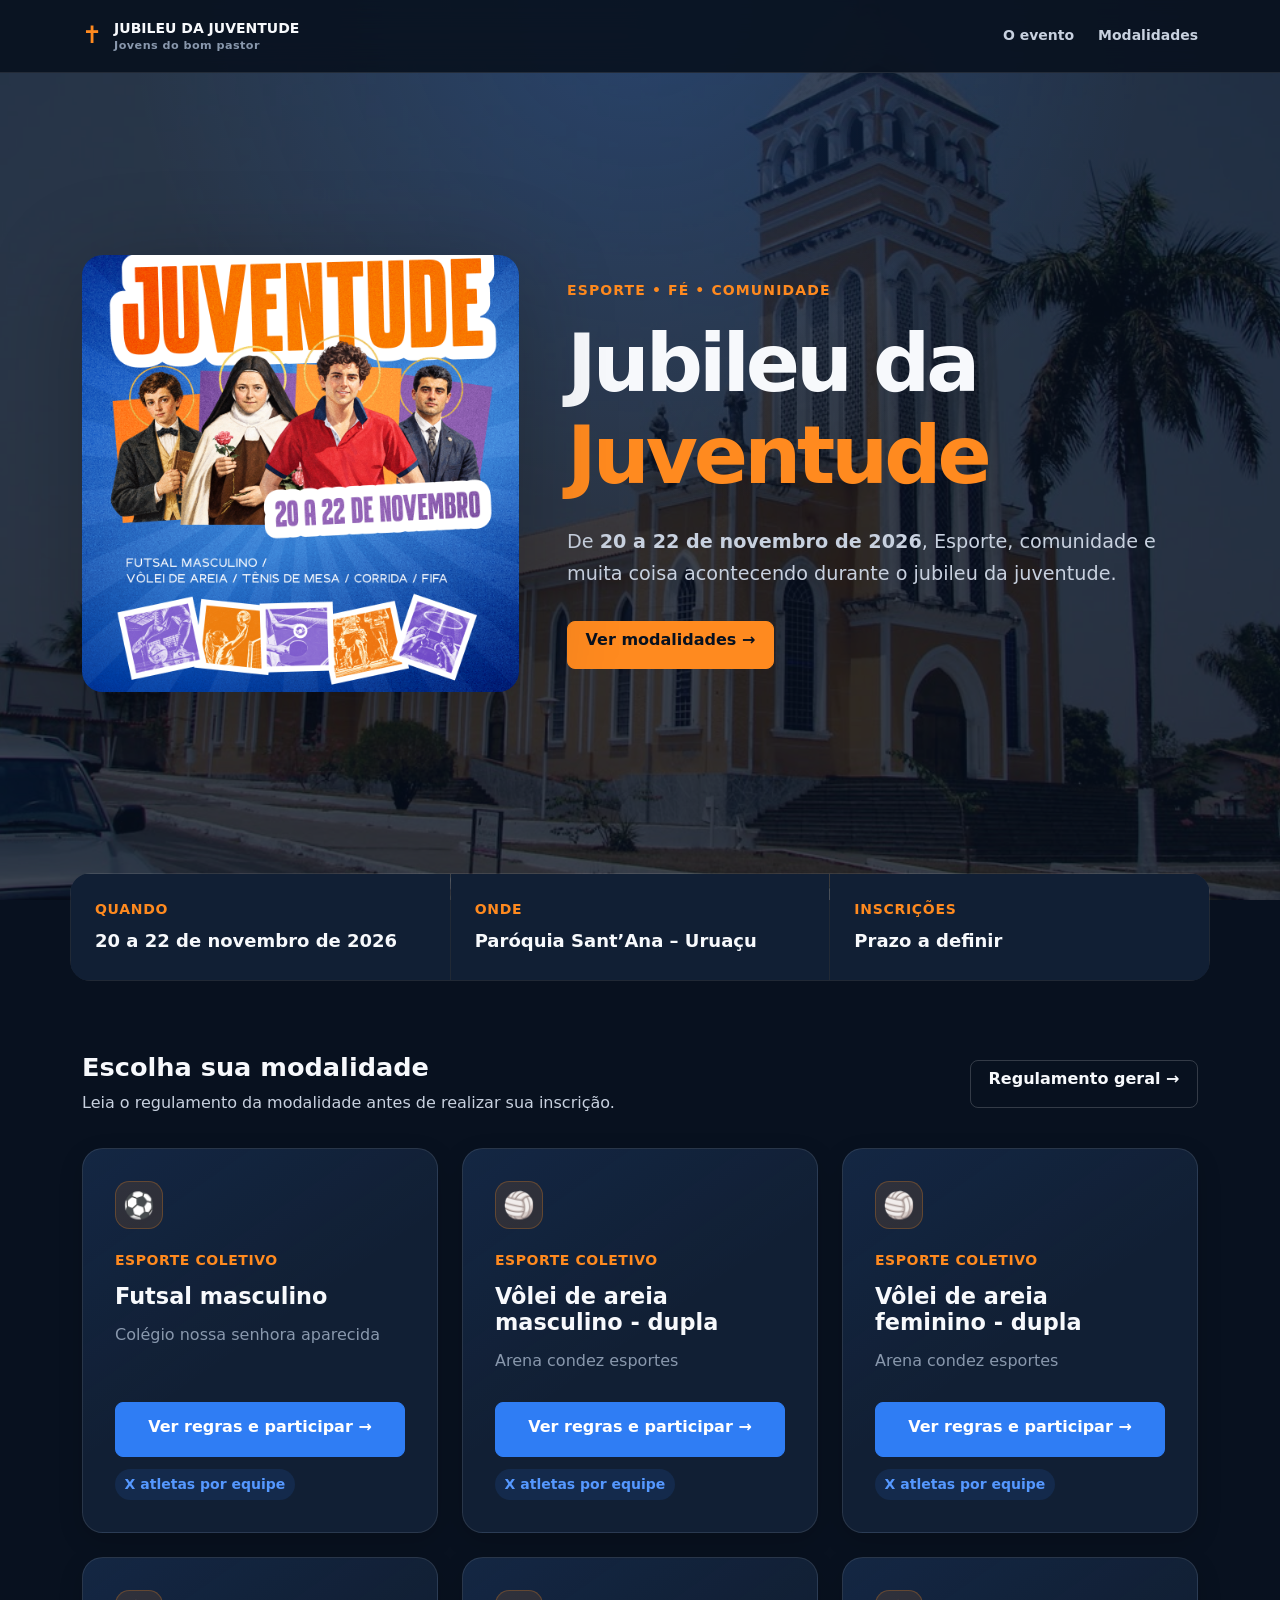
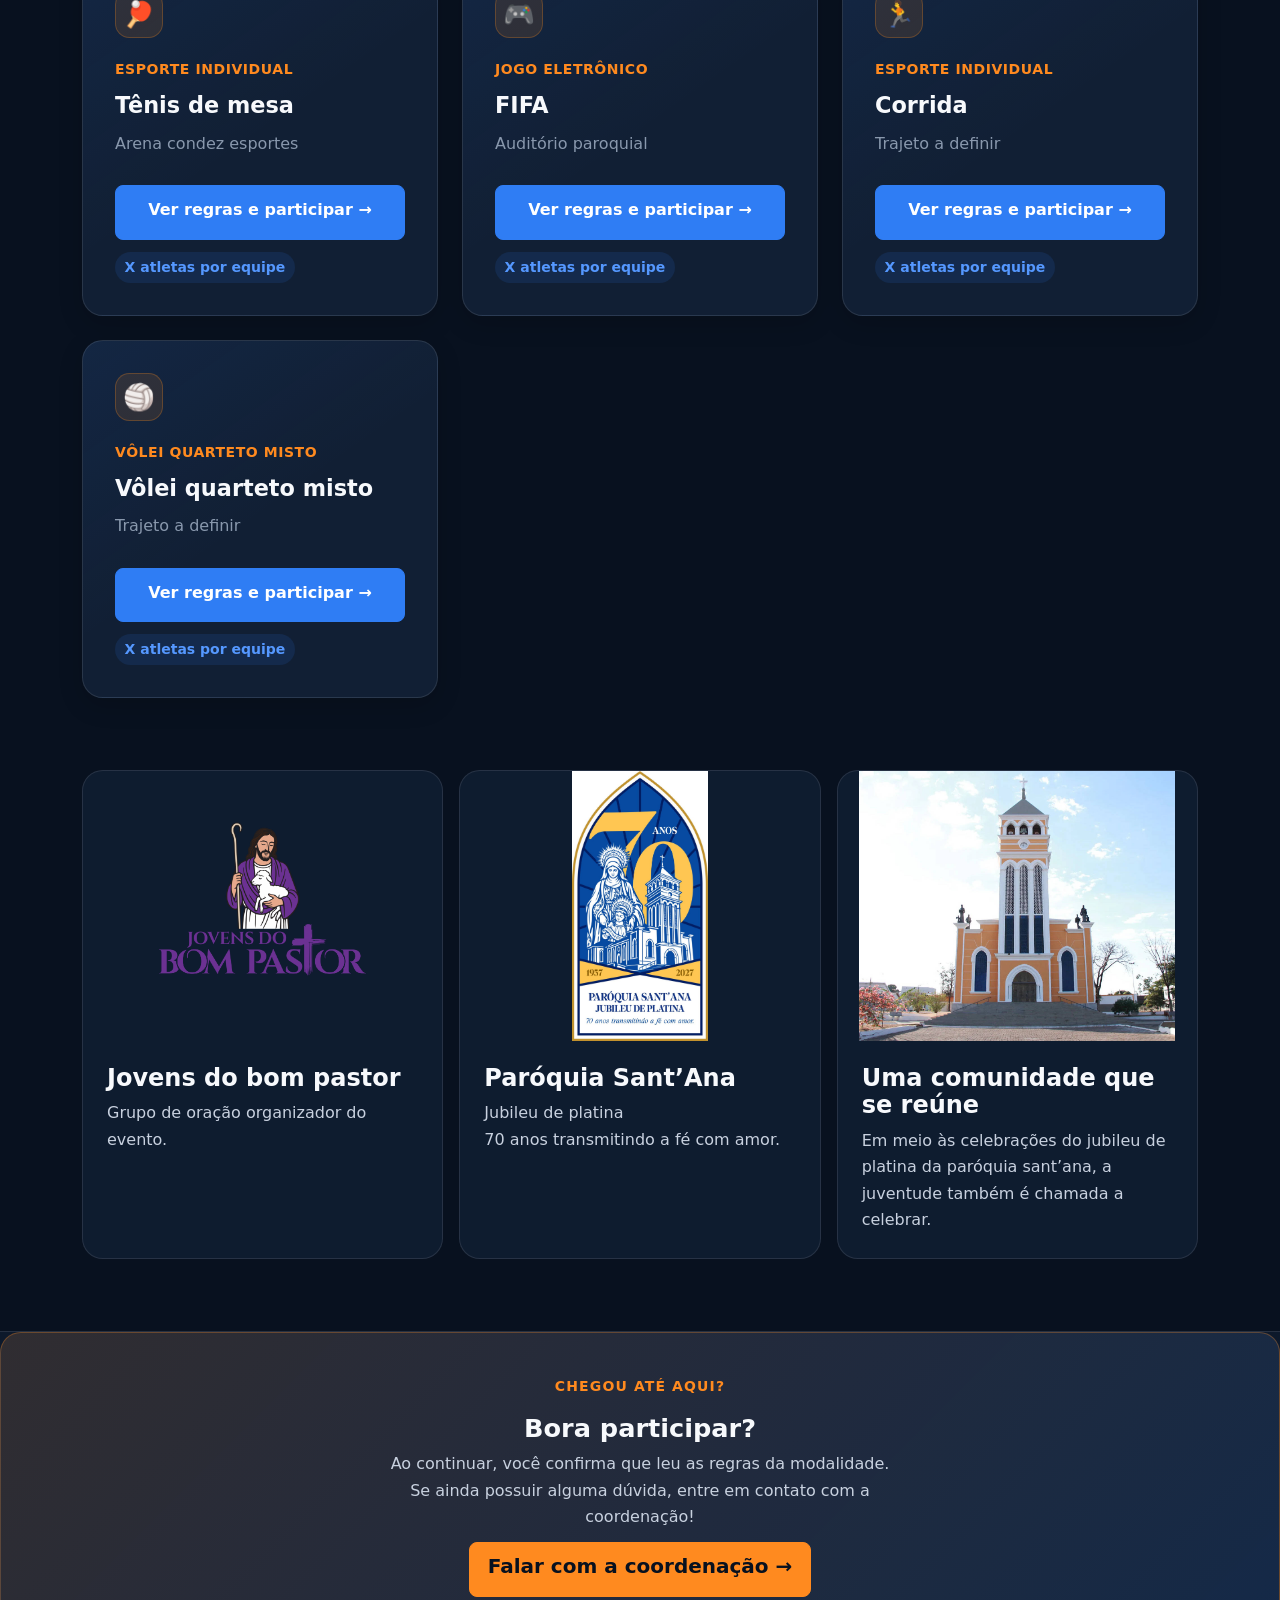
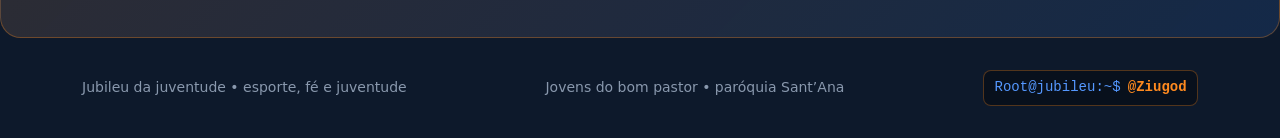
==== jubileu-juventude/index.html @ caee6718 "Update: a little arror for links" ====
<!DOCTYPE html>
<html lang="pt-BR" data-bs-theme="dark">
    <head>
        <meta charset="utf-8" />
        <meta name="viewport" content="width=device-width, initial-scale=1" />
        <meta name="theme-color" content="#0c1324" />
        <title>Jubileu da juventude | jovens do bom pastor</title>
        <meta name="description"
              content="Informações, modalidades e inscrições do Jubileu da Juventude 2026." />
        <link rel="icon" href="images/favicon.svg" />
        <link href="https://cdn.jsdelivr.net/npm/bootstrap@5.3.3/dist/css/bootstrap.min.css"
              rel="stylesheet" />
        <link rel="stylesheet" href="css/style.css" />
        <script src="../js/script.js" defer></script>
    </head>
    <body>
        <header>
            <nav class="container" aria-label="Navegação principal">
                <a class="brand" href="#evento">
                    <span aria-hidden="true">✝</span>
                    <span>
                        Jubileu da juventude
                        <small>Jovens do bom pastor</small>
                    </span>
                </a>
                <div class="navlinks">
                    <a href="#evento">O evento</a>
                    <a href="#modalidades">Modalidades</a>
                </div>
            </nav>
        </header>
        <main>
            <section class="hero" id="evento">
                <div class="container">
                    <div class="row align-items-center g-5">
                        <div class="col-lg-5 text-center">
                            <img class="img-fluid"
                                 src="images/cartaz-jubileu.png"
                                 alt="Cartaz do Jubileu da Juventude 2026" />
                        </div>
                        <div class="col-lg-7">
                            <span class="eyebrow">Esporte • fé • comunidade</span>
                            <h1>
                                Jubileu da
                                <br />
                                <span>Juventude</span>
                            </h1>
                            <p>
                                De <strong>20 a 22 de novembro de 2026</strong>,
                                Esporte, comunidade e muita coisa acontecendo durante
                                o jubileu da juventude.
                            </p>
                            <a class="btn btn-warning fw-bold" href="#modalidades">Ver modalidades →</a>
                        </div>
                    </div>
                </div>
            </section>
            <section class="container facts" aria-label="Informações principais do evento">
                <div>
                    <small>Quando</small>
                    <strong>20 a 22 de novembro de 2026</strong>
                </div>
                <div>
                    <small>Onde</small>
                    <strong>Paróquia Sant’Ana – Uruaçu</strong>
                </div>
                <div>
                    <small>Inscrições</small>
                    <strong>Prazo a definir</strong>
                </div>
            </section>
            <section class="container section" id="modalidades">
                <header class="section-head">
                    <div>
                        <h2>Escolha sua modalidade</h2>
                        <p>Leia o regulamento da modalidade antes de realizar sua inscrição.</p>
                    </div>
                    <a class="btn btn-outline-light" href="regulamentos/geral.html">Regulamento geral →</a>
                </header>
                <div class="row row-cols-1 row-cols-md-2 row-cols-xl-3 g-4">
                    <div class="col">
                        <article class="card sport-card h-100">
                            <div class="card-body">
                                <span class="sport" aria-hidden="true">⚽</span>
                                <small>Esporte coletivo</small>
                                <h3>Futsal masculino</h3>
                                <p class="venue">Colégio nossa senhora aparecida</p>
                                <a class="btn btn-primary" href="regulamentos/futsal-masculino.html">Ver regras e participar →</a>
                                <span class="sport-tag">X atletas por equipe</span>
                            </div>
                        </article>
                    </div>
                    <div class="col">
                        <article class="card sport-card h-100">
                            <div class="card-body">
                                <span class="sport" aria-hidden="true">🏐</span>
                                <small>Esporte coletivo</small>
                                <h3>Vôlei de areia masculino - dupla</h3>
                                <p class="venue">Arena condez esportes</p>
                                <a class="btn btn-primary" href="regulamentos/volei-masculino.html">Ver regras e participar →</a>
                                <span class="sport-tag">X atletas por equipe</span>
                            </div>
                        </article>
                    </div>
                    <div class="col">
                        <article class="card sport-card h-100">
                            <div class="card-body">
                                <span class="sport" aria-hidden="true">🏐</span>
                                <small>Esporte coletivo</small>
                                <h3>Vôlei de areia feminino - dupla</h3>
                                <p class="venue">Arena condez esportes</p>
                                <a class="btn btn-primary" href="regulamentos/volei-feminino.html">Ver regras e participar →</a>
                                <span class="sport-tag">X atletas por equipe</span>
                            </div>
                        </article>
                    </div>
                    <div class="col">
                        <article class="card sport-card h-100">
                            <div class="card-body">
                                <span class="sport" aria-hidden="true">🏓</span>
                                <small>Esporte individual</small>
                                <h3>Tênis de mesa</h3>
                                <p class="venue">Arena condez esportes</p>
                                <a class="btn btn-primary" href="regulamentos/tenis-de-mesa.html">Ver regras e participar →</a>
                                <span class="sport-tag">X atletas por equipe</span>
                            </div>
                        </article>
                    </div>
                    <div class="col">
                        <article class="card sport-card h-100">
                            <div class="card-body">
                                <span class="sport" aria-hidden="true">🎮</span>
                                <small>Jogo eletrônico</small>
                                <h3>FIFA</h3>
                                <p class="venue">Auditório paroquial</p>
                                <a class="btn btn-primary" href="regulamentos/fifa.html">Ver regras e participar →</a>
                                <span class="sport-tag">X atletas por equipe</span>
                            </div>
                        </article>
                    </div>
                    <div class="col">
                        <article class="card sport-card h-100">
                            <div class="card-body">
                                <span class="sport" aria-hidden="true">🏃</span>
                                <small>Esporte individual</small>
                                <h3>Corrida</h3>
                                <p class="venue">Trajeto a definir</p>
                                <a class="btn btn-primary" href="regulamentos/corrida.html">Ver regras e participar →</a>
                                <span class="sport-tag">X atletas por equipe</span>
                            </div>
                        </article>
                    </div>
                    <div class="col">
                        <article class="card sport-card h-100">
                            <div class="card-body">
                                <span class="sport" aria-hidden="true">🏐</span>
                                <small>Vôlei quarteto misto</small>
                                <h3>Vôlei quarteto misto</h3>
                                <p class="venue">Trajeto a definir</p>
                                <a class="btn btn-primary" href="regulamentos/volei-quarteto-misto.html">Ver regras e participar →</a>
                                <span class="sport-tag">X atletas por equipe</span>
                            </div>
                        </article>
                    </div>
                </div>
            </section>
            <section class="container community-grid"
                     aria-label="Organização e comunidade">
                <article class="community-card">
                    <img src="images/jovens-bom-pastor.png"
                         alt="Logo dos Jovens do Bom Pastor" />
                    <div>
                        <h2>Jovens do bom pastor</h2>
                        <p>Grupo de oração organizador do evento.</p>
                    </div>
                </article>
                <article class="community-card">
                    <img src="images/paroquia-70-anos.jpg"
                         alt="Logo comemorativa dos 70 anos da Paróquia Sant’Ana" />
                    <div>
                        <h2>Paróquia Sant’Ana</h2>
                        <p>
                            Jubileu de platina
                            <br />
                            70 anos transmitindo a fé com amor.
                        </p>
                    </div>
                </article>
                <article class="community-card">
                    <img src="images/paroquia_santana_comunidade.jpg"
                         alt="Igreja da Paróquia Sant’Ana em Uruaçu" />
                    <div>
                        <h2>Uma comunidade que se reúne</h2>
                        <p>
                            Em meio às celebrações do jubileu de platina
                            da paróquia sant’ana, a juventude também é
                            chamada a celebrar.
                        </p>
                    </div>
                </article>
            </section>
        </main>
        <footer>
            <section class="regulation-action">
                <span class="eyebrow">Chegou até aqui?</span>
                <h2>Bora participar?</h2>
                <p>Ao continuar, você confirma que leu as regras da modalidade.</p>
                <p>Se ainda possuir alguma dúvida, entre em contato com a coordenação!</p>
                <a class="btn btn-warning btn-lg fw-bold"
                   href="https://wa.me/556299368780?text=Ol%C3%A1%2C%20tenho%20d%C3%BAvidas%20quanto%20ao%20Jubileu%20da%20Juventude"
                   target="_blank"
                   rel="noopener noreferrer">Falar com a coordenação →</a>
            </section>
            <div class="container">
                <span>Jubileu da juventude • esporte, fé e juventude</span>
                <span>Jovens do bom pastor • paróquia Sant’Ana</span>
                <a class="creator-signature"
                   href="https://github.com/ZIUGOD"
                   target="_blank"
                   rel="noopener noreferrer">
                    <span aria-hidden="true">Root@jubileu:~$</span>
                    <strong>@Ziugod</strong>
                </a>
            </div>
        </footer>
    </body>
</html>
---- jubileu-juventude/css/style.css ----
/* =========================
   Theme
   ========================= */

:root {
    --background-image: url("../images/igreja.jpg");
    --background-image-opacity: 0.5;

    /* Colors */
    --color-bg: #08111f;
    --color-bg-soft: #0d192b;
    --color-surface: #111f34;
    --color-surface-hover: #172a45;
    --color-surface-transparent: rgba(17, 31, 52, 0.82);

    --color-primary: #ff8a1f;
    --color-primary-hover: #ffa24d;
    --color-primary-soft: rgba(255, 138, 31, 0.12);

    --color-secondary: #2f7df4;
    --color-secondary-hover: #5598ff;
    --color-secondary-soft: rgba(47, 125, 244, 0.12);

    --color-text: #f7f9fc;
    --color-text-soft: #c8d1df;
    --color-text-muted: #8998ad;

    --color-border: rgba(255, 255, 255, 0.1);
    --color-border-strong: rgba(255, 255, 255, 0.18);

    /* Typography */
    --font-family: system-ui, -apple-system, BlinkMacSystemFont, "Segoe UI",
        sans-serif;

    --font-size-sm: 0.875rem;
    --font-size-base: 1rem;
    --font-size-lg: 1.125rem;

    --line-height: 1.65;

    /* Layout */
    --content-width: 72rem;
    --reading-width: 48rem;

    /* Spacing */
    --space-xs: 0.5rem;
    --space-sm: 0.75rem;
    --space-md: 1rem;
    --space-lg: 1.5rem;
    --space-xl: 2rem;
    --space-2xl: 3rem;
    --space-3xl: 4.5rem;

    /* Shape */
    --radius-sm: 0.5rem;
    --radius-md: 0.9rem;
    --radius-lg: 1.3rem;

    /* Effects */
    --shadow-sm: 0 0.5rem 1.5rem rgba(0, 0, 0, 0.16);
    --shadow-md: 0 1rem 3rem rgba(0, 0, 0, 0.24);

    --transition: 180ms ease;
}


/* =========================
   Reset / Base
   ========================= */

*,
*::before,
*::after {
    box-sizing: border-box;
}

html {
    scroll-behavior: smooth;
}

body {
    position: relative;
    min-height: 100vh;
    margin: 0;

    color: var(--color-text);

    font-family: var(--font-family);
    font-size: var(--font-size-base);
    line-height: var(--line-height);

    background: var(--color-bg);

    -webkit-font-smoothing: antialiased;
}

body::before {
    content: "";

    position: fixed;
    inset: 0;
    z-index: 0;

    background-image: var(--background-image);
    background-size: cover;
    background-position: center;
    background-repeat: no-repeat;

    opacity: var(--background-image-opacity);

    pointer-events: none;
}

body::after {
    content: "";

    position: fixed;
    inset: 0;
    z-index: 0;

    background:
        radial-gradient(circle at top,
            rgba(47, 125, 244, 0.2),
            transparent 32rem),
        rgba(8, 17, 31, 0.55);

    pointer-events: none;
}

body>* {
    position: relative;
    z-index: 1;
}

img {
    display: block;
    max-width: 100%;
}

a {
    color: var(--color-primary);
    text-decoration: none;

    transition:
        color var(--transition),
        background-color var(--transition),
        border-color var(--transition),
        transform var(--transition);
}

a:hover {
    color: var(--color-primary-hover);
}

p {
    color: var(--color-text-soft);
}

h1,
h2,
h3 {
    margin-top: 0;
    color: var(--color-text);
    line-height: 1.15;
}

h1 {
    font-size: clamp(2.5rem, 10vw, 5rem);
    font-weight: 800;
    letter-spacing: -0.05em;
}

h2 {
    font-size: clamp(1.65rem, 6vw, 2.4rem);
    font-weight: 750;
}

h3 {
    font-size: clamp(1.15rem, 4vw, 1.4rem);
    font-weight: 700;
}

::selection {
    background: var(--color-primary);
    color: var(--color-bg);
}


/* =========================
   Bootstrap overrides
   ========================= */

.container {
    width: min(100% - 2rem, var(--content-width));
    margin-inline: auto;
}

.btn {
    border-radius: var(--radius-sm);

    font-weight: 650;

    transition:
        transform var(--transition),
        background-color var(--transition),
        border-color var(--transition),
        color var(--transition);
    min-height: 3rem;
    padding-inline: 1.1rem;
}

.btn:hover {
    transform: translateY(-0.1rem);
}

.btn-primary {
    --bs-btn-bg: var(--color-secondary);
    --bs-btn-border-color: var(--color-secondary);

    --bs-btn-hover-bg: var(--color-secondary-hover);
    --bs-btn-hover-border-color: var(--color-secondary-hover);

    --bs-btn-active-bg: var(--color-secondary-hover);
    --bs-btn-active-border-color: var(--color-secondary-hover);
}

.btn-warning {
    --bs-btn-bg: var(--color-primary);
    --bs-btn-border-color: var(--color-primary);
    --bs-btn-color: var(--color-bg);

    --bs-btn-hover-bg: var(--color-primary-hover);
    --bs-btn-hover-border-color: var(--color-primary-hover);
    --bs-btn-hover-color: var(--color-bg);
}

.btn-outline-light {
    --bs-btn-color: var(--color-text);
    --bs-btn-border-color: var(--color-border-strong);

    --bs-btn-hover-bg: var(--color-text);
    --bs-btn-hover-border-color: var(--color-text);
    --bs-btn-hover-color: var(--color-bg);
}


/* =========================
   Header
   ========================= */

body>header {
    position: sticky;
    top: 0;
    z-index: 100;

    background: rgba(8, 17, 31, 0.9);
    border-bottom: 1px solid var(--color-border);

    backdrop-filter: blur(1rem);
}

body>header nav {
    min-height: 4.5rem;

    display: flex;
    align-items: center;
    justify-content: space-between;
    gap: var(--space-md);
}

.brand {
    display: flex;
    align-items: center;
    gap: var(--space-sm);

    color: var(--color-text);

    font-size: var(--font-size-sm);
    font-weight: 800;
    line-height: 1.15;
    text-transform: uppercase;
}

.brand:hover {
    color: var(--color-text);
}

.brand>span:first-child {
    color: var(--color-primary);
    font-size: 1.5rem;
}

.brand small {
    display: block;

    margin-top: 0.25rem;

    color: var(--color-text-muted);

    font-size: 0.7rem;
    font-weight: 600;
    letter-spacing: 0.04em;
    text-transform: none;
}

.navlinks {
    display: none;
    align-items: center;
    gap: var(--space-lg);
}

.navlinks a,
body>header nav>a:last-child {
    color: var(--color-text-soft);

    font-size: var(--font-size-sm);
    font-weight: 600;
}

.navlinks a:hover,
body>header nav>a:last-child:hover {
    color: var(--color-primary);
}


/* =========================
   Hero
   ========================= */

.hero {
    padding-block: var(--space-2xl);
}

.hero .row {
    min-height: min(44rem, 80vh);
}

.eyebrow {
    display: inline-block;

    margin-bottom: var(--space-md);

    color: var(--color-primary);

    font-size: var(--font-size-sm);
    font-weight: 800;

    letter-spacing: 0.08em;
    text-transform: uppercase;
}

.hero h1 {
    margin-bottom: var(--space-lg);
}

.hero h1 span {
    color: var(--color-primary);
}

.hero p {
    max-width: 38rem;

    margin-bottom: var(--space-xl);

    font-size: clamp(1rem, 3vw, 1.2rem);
}

.hero img {
    width: min(100%, 28rem);
    margin-inline: auto;

    border-radius: var(--radius-lg);

    filter: drop-shadow(var(--shadow-md));
}


/* =========================
   Event facts
   ========================= */

.facts {
    display: grid;
    grid-template-columns: 1fr;
    gap: 1px;

    padding: 1px;

    overflow: hidden;

    background: var(--color-border);
    border-radius: var(--radius-lg);
}

.facts>div {
    display: flex;
    flex-direction: column;
    gap: 0.3rem;

    padding: var(--space-lg);

    background: var(--color-surface);
}

.facts small {
    color: var(--color-primary);

    font-size: var(--font-size-sm);
    font-weight: 700;

    text-transform: uppercase;
    letter-spacing: 0.05em;
}

.facts strong {
    color: var(--color-text);

    font-size: var(--font-size-lg);
}


/* =========================
   Sections
   ========================= */

.section {
    padding-block: var(--space-3xl);
}

.section-head {
    display: flex;
    flex-direction: column;
    align-items: flex-start;
    gap: var(--space-lg);

    margin-bottom: var(--space-xl);
}

.section-head p {
    margin-bottom: 0;
}


/* =========================
   Sport cards
   ========================= */

.sport-card {
    background:
        linear-gradient(145deg,
            rgba(47, 125, 244, 0.08),
            transparent 50%),
        var(--color-surface);

    border: 1px solid var(--color-border);
    border-radius: var(--radius-lg);

    box-shadow: var(--shadow-sm);

    transition:
        transform var(--transition),
        border-color var(--transition),
        background-color var(--transition);
}

.sport-card:hover {
    transform: translateY(-0.25rem);

    border-color: rgba(255, 138, 31, 0.45);
}

.sport-card .card-body {
    display: flex;
    flex-direction: column;

    gap: var(--space-sm);

    padding: var(--space-lg);
}

.sport-card .btn,
.regulation-action .btn {
    min-height: 3.4rem;
}

.sport {
    width: 3rem;
    height: 3rem;

    display: grid;
    place-items: center;

    margin-bottom: var(--space-xs);

    background: var(--color-primary-soft);
    border: 1px solid rgba(255, 138, 31, 0.25);
    border-radius: var(--radius-md);

    font-size: 1.6rem;
}

.sport-card small {
    color: var(--color-primary);

    font-weight: 700;
    text-transform: uppercase;
    letter-spacing: 0.04em;
}

.sport-card h3 {
    margin-bottom: 0;
}

.venue {
    flex-grow: 1;

    margin-bottom: var(--space-md);

    color: var(--color-text-muted);
}

.sport-card .btn {
    width: 100%;

    padding-block: 0.75rem;
}

.sport-tag {
    width: fit-content;

    padding: 0.25rem 0.6rem;

    background: var(--color-secondary-soft);
    border-radius: 999rem;

    color: var(--color-secondary-hover);

    font-size: var(--font-size-sm);
    font-weight: 700;
}

/* =========================
   Organization
   ========================= */

.identities {
    display: grid;
    grid-template-columns: 1fr;
    gap: var(--space-md);

    padding-bottom: var(--space-2xl);
}

img {
    width: clamp(4.5rem, 22vw, 7rem);
    aspect-ratio: 1;
    object-fit: cover;

    border-radius: var(--radius-md);
}

h2 {
    margin-bottom: var(--space-xs);

    font-size: clamp(1.2rem, 5vw, 1.6rem);
}

p {
    margin-bottom: 0;
}

.community-grid {
    display: grid;
    grid-template-columns: 1fr;
    gap: var(--space-md);

    margin-bottom: var(--space-3xl);
}

.community-card {
    display: flex;
    flex-direction: column;

    overflow: hidden;

    background: var(--color-surface-transparent);
    border: 1px solid var(--color-border);
    border-radius: var(--radius-lg);
}

.community-card img {
    width: 100%;
    aspect-ratio: 4 / 3;

    object-fit: contain;

    border-radius:
        var(--radius-lg) var(--radius-lg) 0 0;
}

.community-card>div {
    padding: var(--space-lg);
}

.community-card h2 {
    margin-bottom: var(--space-xs);

    font-size: clamp(1.2rem, 5vw, 1.5rem);
}

.community-card p {
    margin-bottom: 0;
}


/* Tablet */
@media (min-width: 48rem) {
    .community-grid {
        grid-template-columns: repeat(2, 1fr);
    }
}


/* Desktop */
@media (min-width: 64rem) {
    .community-grid {
        grid-template-columns: repeat(3, 1fr);
    }
}


/* =========================
   Regulation pages
   ========================= */



.regulation {
    width: min(100% - 2rem, var(--reading-width));

    padding-block: var(--space-2xl) var(--space-3xl);
}

.regulation-header {
    margin-bottom: var(--space-2xl);
    padding-bottom: var(--space-xl);

    border-bottom: 1px solid var(--color-border);
}

.regulation-header h1 {
    margin-bottom: var(--space-lg);

    font-size: clamp(2rem, 9vw, 3.6rem);
}

.regulation-header p {
    margin-bottom: var(--space-xs);
}

.regulation>section {
    margin-bottom: var(--space-2xl);
}

.regulation>section>h2 {
    margin-bottom: var(--space-lg);
    padding-bottom: var(--space-sm);

    border-bottom: 1px solid var(--color-border);

    color: var(--color-primary);

    font-size: clamp(1.4rem, 6vw, 1.8rem);
}

.regulation>section>h3 {
    margin-top: var(--space-xl);
    margin-bottom: var(--space-md);

    color: var(--color-text-soft);
}

.regulation section p {
    margin-bottom: var(--space-md);
}

.regulation section p strong:first-child {
    color: var(--color-text);
}

.regulation-list {
    margin-block: var(--space-md) var(--space-lg);
    padding-left: 1.5rem;

    color: var(--color-text-soft);

    list-style-type: upper-roman;
}

.regulation-list li {
    margin-bottom: var(--space-xs);
    padding-left: var(--space-xs);
}

.paragraph {
    margin-left: var(--space-md);

    padding-left: var(--space-md);

    border-left: 0.2rem solid var(--color-secondary);

    color: var(--color-text-muted);
}

.regulation-quote {
    margin-block: var(--space-lg);

    padding: var(--space-lg);

    background: var(--color-bg-soft);
    border-left: 0.25rem solid var(--color-primary);
    border-radius: 0 var(--radius-md) var(--radius-md) 0;

    color: var(--color-text-soft);

    font-style: italic;
}

.regulation-highlight {
    padding: var(--space-md);

    background: var(--color-primary-soft);
    border: 1px solid rgba(255, 138, 31, 0.25);
    border-radius: var(--radius-md);

    color: var(--color-text);
    text-align: center;
}

.awards {
    margin-block: var(--space-md) var(--space-lg);
    padding: 0;

    list-style: none;
}

.awards li {
    margin-bottom: var(--space-xs);
    padding: var(--space-sm) var(--space-md);

    background: var(--color-bg-soft);
    border: 1px solid var(--color-border);
    border-radius: var(--radius-sm);
}

.regulation-schedule {
    display: grid;
    gap: var(--space-md);

    margin-block: var(--space-lg);
}

.regulation-schedule h3 {
    margin: 0;

    color: var(--color-primary);
}

.regulation-schedule p {
    margin: 0 0 var(--space-md);
    padding: var(--space-md);

    background: var(--color-bg-soft);
    border: 1px solid var(--color-border);
    border-radius: var(--radius-md);
}


/* =========================
   Regulation CTA
   ========================= */

.regulation-action {
    padding: clamp(1.5rem, 6vw, 2.5rem);

    background:
        linear-gradient(135deg,
            rgba(255, 138, 31, 0.13),
            rgba(47, 125, 244, 0.1)),
        var(--color-surface);

    border: 1px solid rgba(255, 138, 31, 0.3);
    border-radius: var(--radius-lg);

    text-align: center;
}

.regulation-action h2 {
    color: var(--color-text) !important;
    border: 0 !important;
}

.regulation-action p {
    max-width: 32rem;
    margin-inline: auto;
}

.regulation-action .btn {
    width: 100%;

    margin-top: var(--space-sm);
}

.regulation-footer {
    padding-top: var(--space-xl);

    border-top: 1px solid var(--color-border);
}


/* =========================
   Footer
   ========================= */

body>footer {
    margin-top: auto;

    background: var(--color-bg-soft);
    border-top: 1px solid var(--color-border);
}

body>footer .container {
    display: flex;
    flex-direction: column;
    gap: var(--space-xs);

    padding-block: var(--space-xl);

    color: var(--color-text-muted);

    font-size: var(--font-size-sm);
}

body>footer a {
    width: fit-content;
}


/* =========================
   Tablet
   ========================= */

@media (min-width: 48rem) {
    .navlinks {
        display: flex;
    }

    .facts {
        grid-template-columns: repeat(3, 1fr);
    }

    .section-head {
        flex-direction: row;
        align-items: center;
        justify-content: space-between;
    }

    .church-reference {
        grid-template-columns: minmax(0, 1fr) minmax(0, 1fr);
    }

    .regulation-action .btn {
        width: auto;
    }

    body>footer .container {
        flex-direction: row;
        align-items: center;
        justify-content: space-between;
        gap: var(--space-lg);
    }
}


/* =========================
   Desktop
   ========================= */

@media (min-width: 64rem) {
    .hero {
        padding-block: var(--space-3xl);
    }

    .sport-card .card-body {
        padding: var(--space-xl);
    }
}


/* =========================
   Accessibility
   ========================= */

:focus-visible {
    outline: 0.2rem solid var(--color-primary);
    outline-offset: 0.2rem;
}

@media (prefers-reduced-motion: reduce) {
    html {
        scroll-behavior: auto;
    }

    *,
    *::before,
    *::after {
        transition: none !important;
    }
}

.creator-signature {
    display: inline-flex;
    align-items: center;
    gap: 0.45rem;

    width: fit-content;

    padding: 0.35rem 0.65rem;

    background: rgba(0, 0, 0, 0.35);
    border: 1px solid rgba(255, 138, 31, 0.3);
    border-radius: var(--radius-sm);

    color: var(--color-text-muted);

    font-family: "Courier New", monospace;
    font-size: var(--font-size-sm);

    transition:
        color var(--transition),
        border-color var(--transition),
        box-shadow var(--transition);
}

.creator-signature span {
    color: var(--color-secondary-hover);
}

.creator-signature strong {
    color: var(--color-primary);
    font-weight: 700;
}

.creator-signature:hover {
    color: var(--color-text);

    border-color: var(--color-primary);

    box-shadow:
        0 0 0.8rem rgba(255, 138, 31, 0.18);
}

.creator-signature:hover strong {
    color: var(--color-primary-hover);
}


/* =========================
   Optional JS effects
   ========================= */

.reveal {
    opacity: 0;
    transform: translateY(1.25rem);

    transition:
        opacity 600ms ease,
        transform 600ms ease;
}

.reveal.reveal-visible {
    opacity: 1;
    transform: translateY(0);
}

body>header.scrolled {
    box-shadow: 0 0.5rem 2rem rgba(0, 0, 0, 0.25);
    border-bottom-color: var(--color-border-strong);
}

.hero img {
    transition:
        transform 250ms ease,
        filter 250ms ease;
}

@media (prefers-reduced-motion: reduce) {
    .reveal {
        opacity: 1;
        transform: none;
    }

    .hero img {
        transition: none;
    }
}

.reading-progress {
    position: fixed;
    top: 0;
    left: 0;
    z-index: 200;

    width: 0;
    height: 0.2rem;

    background: var(--color-primary);

    pointer-events: none;
}
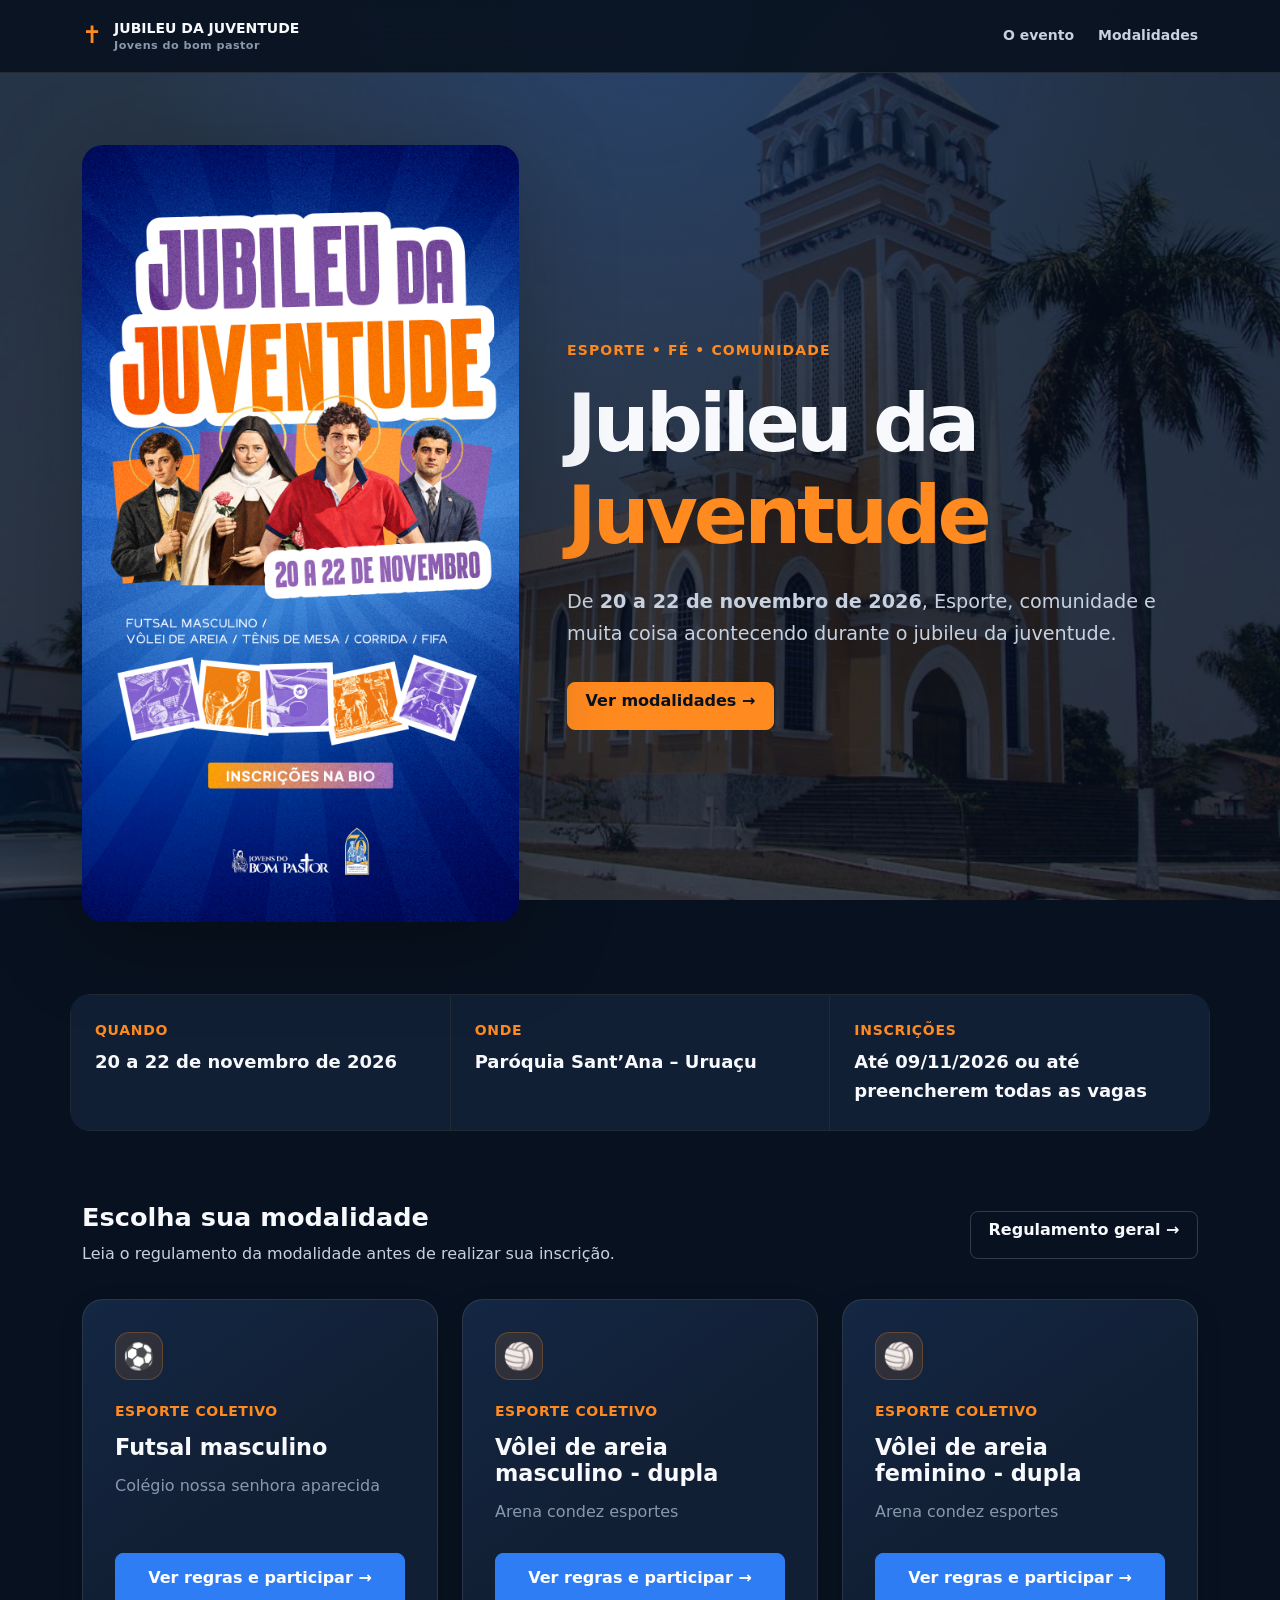
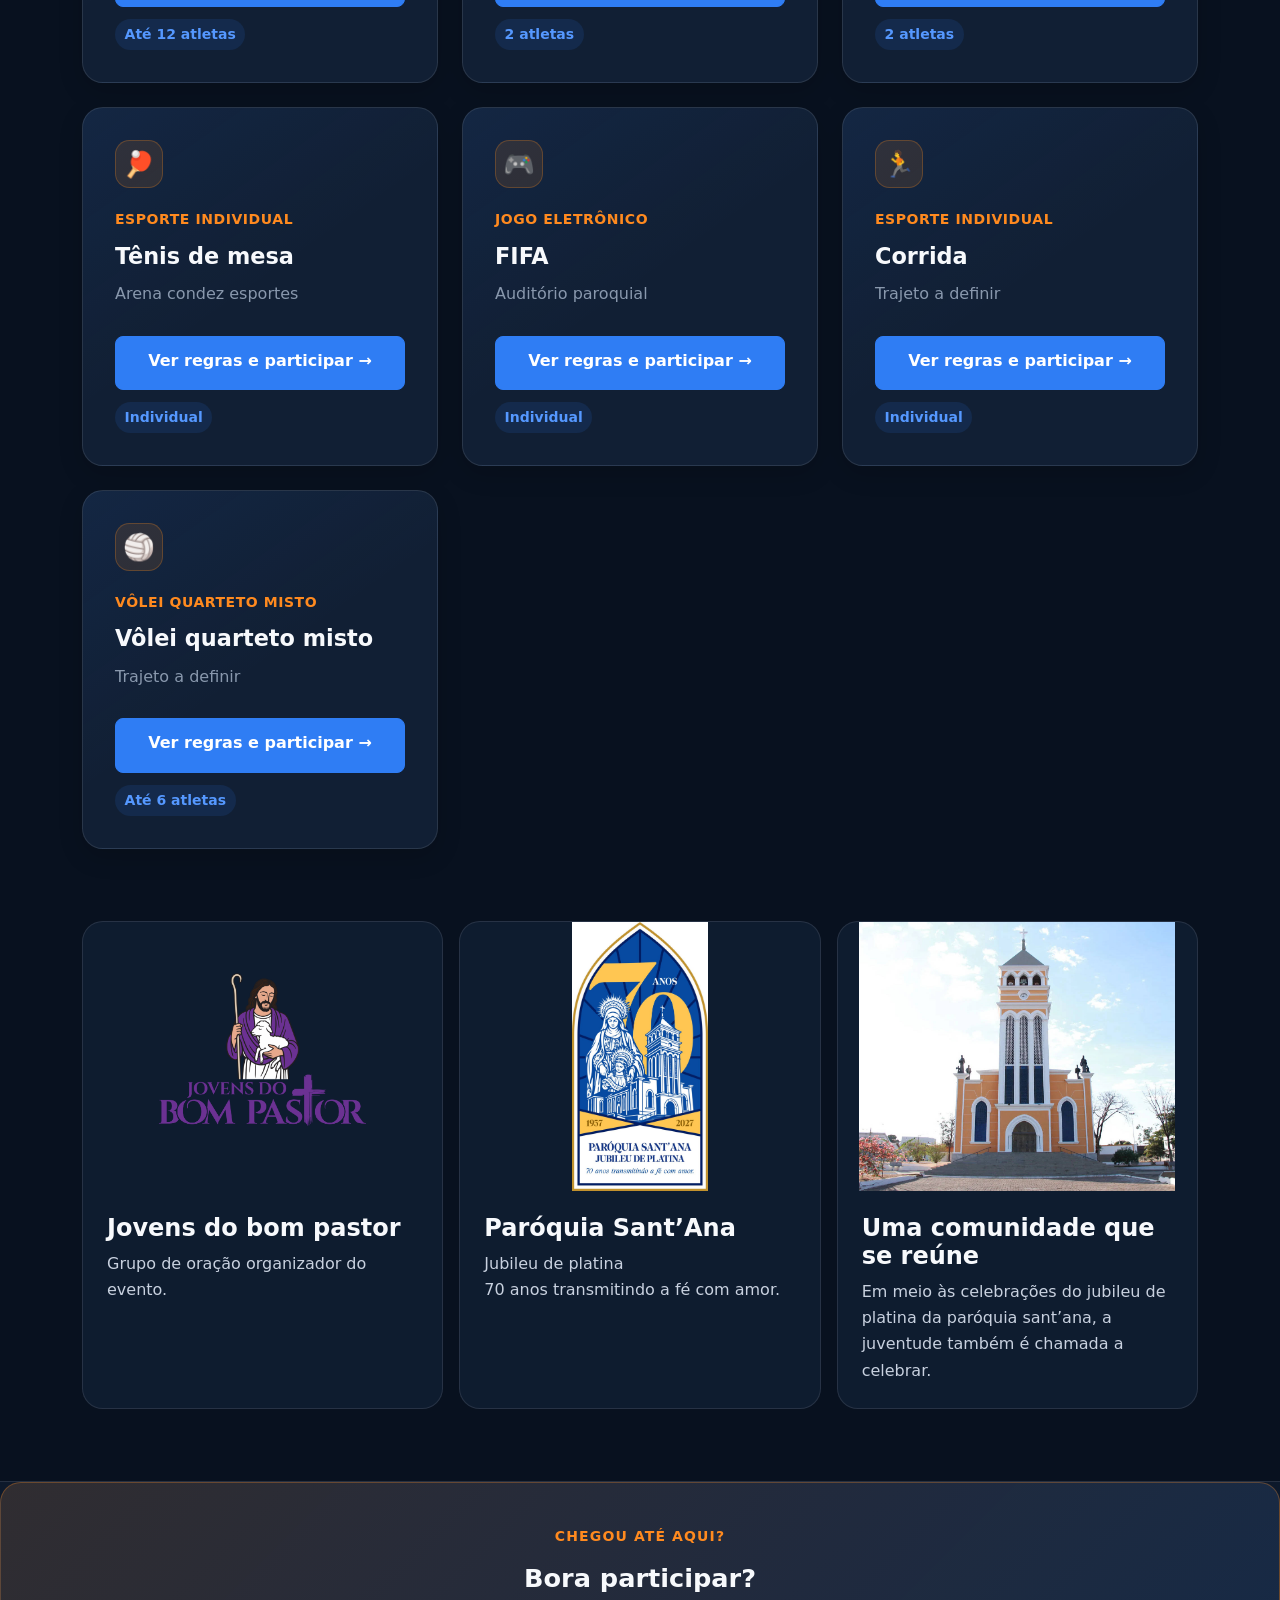
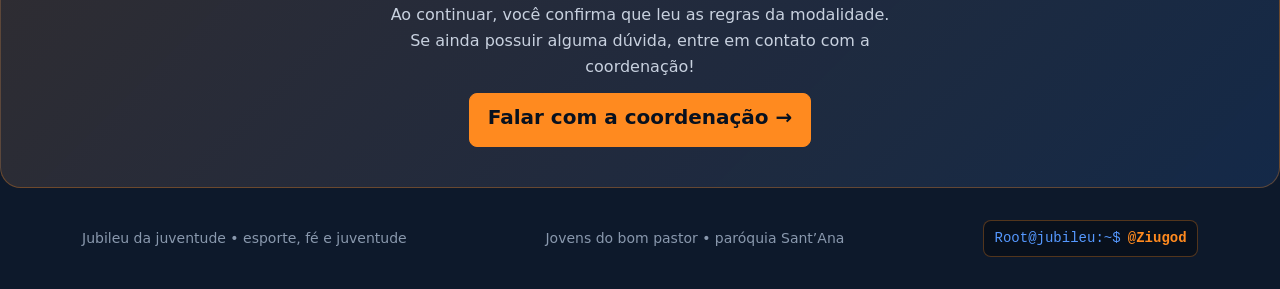
==== commit e129ac4a: "Polish event page content and presentation" ====
--- a/jubileu-juventude/index.html
+++ b/jubileu-juventude/index.html
@@ -66,7 +66,7 @@
                 </div>
                 <div>
                     <small>Inscrições</small>
-                    <strong>Prazo a definir</strong>
+                    <strong>Até 09/11/2026 ou até preencherem todas as vagas</strong>
                 </div>
             </section>
             <section class="container section" id="modalidades">
@@ -86,7 +86,7 @@
                                 <h3>Futsal masculino</h3>
                                 <p class="venue">Colégio nossa senhora aparecida</p>
                                 <a class="btn btn-primary" href="regulamentos/futsal-masculino.html">Ver regras e participar →</a>
-                                <span class="sport-tag">X atletas por equipe</span>
+                                <span class="sport-tag">Até 12 atletas</span>
                             </div>
                         </article>
                     </div>
@@ -98,7 +98,7 @@
                                 <h3>Vôlei de areia masculino - dupla</h3>
                                 <p class="venue">Arena condez esportes</p>
                                 <a class="btn btn-primary" href="regulamentos/volei-masculino.html">Ver regras e participar →</a>
-                                <span class="sport-tag">X atletas por equipe</span>
+                                <span class="sport-tag">2 atletas</span>
                             </div>
                         </article>
                     </div>
@@ -110,7 +110,7 @@
                                 <h3>Vôlei de areia feminino - dupla</h3>
                                 <p class="venue">Arena condez esportes</p>
                                 <a class="btn btn-primary" href="regulamentos/volei-feminino.html">Ver regras e participar →</a>
-                                <span class="sport-tag">X atletas por equipe</span>
+                                <span class="sport-tag">2 atletas</span>
                             </div>
                         </article>
                     </div>
@@ -122,7 +122,7 @@
                                 <h3>Tênis de mesa</h3>
                                 <p class="venue">Arena condez esportes</p>
                                 <a class="btn btn-primary" href="regulamentos/tenis-de-mesa.html">Ver regras e participar →</a>
-                                <span class="sport-tag">X atletas por equipe</span>
+                                <span class="sport-tag">Individual</span>
                             </div>
                         </article>
                     </div>
@@ -134,7 +134,7 @@
                                 <h3>FIFA</h3>
                                 <p class="venue">Auditório paroquial</p>
                                 <a class="btn btn-primary" href="regulamentos/fifa.html">Ver regras e participar →</a>
-                                <span class="sport-tag">X atletas por equipe</span>
+                                <span class="sport-tag">Individual</span>
                             </div>
                         </article>
                     </div>
@@ -146,7 +146,7 @@
                                 <h3>Corrida</h3>
                                 <p class="venue">Trajeto a definir</p>
                                 <a class="btn btn-primary" href="regulamentos/corrida.html">Ver regras e participar →</a>
-                                <span class="sport-tag">X atletas por equipe</span>
+                                <span class="sport-tag">Individual</span>
                             </div>
                         </article>
                     </div>
@@ -158,7 +158,7 @@
                                 <h3>Vôlei quarteto misto</h3>
                                 <p class="venue">Trajeto a definir</p>
                                 <a class="btn btn-primary" href="regulamentos/volei-quarteto-misto.html">Ver regras e participar →</a>
-                                <span class="sport-tag">X atletas por equipe</span>
+                                <span class="sport-tag">Até 6 atletas</span>
                             </div>
                         </article>
                     </div>
--- a/jubileu-juventude/css/style.css
+++ b/jubileu-juventude/css/style.css
@@ -367,7 +367,11 @@
 
 .hero img {
     width: min(100%, 28rem);
+    height: auto;
     margin-inline: auto;
+
+    object-fit: contain;
+    aspect-ratio: auto;
 
     border-radius: var(--radius-lg);
 
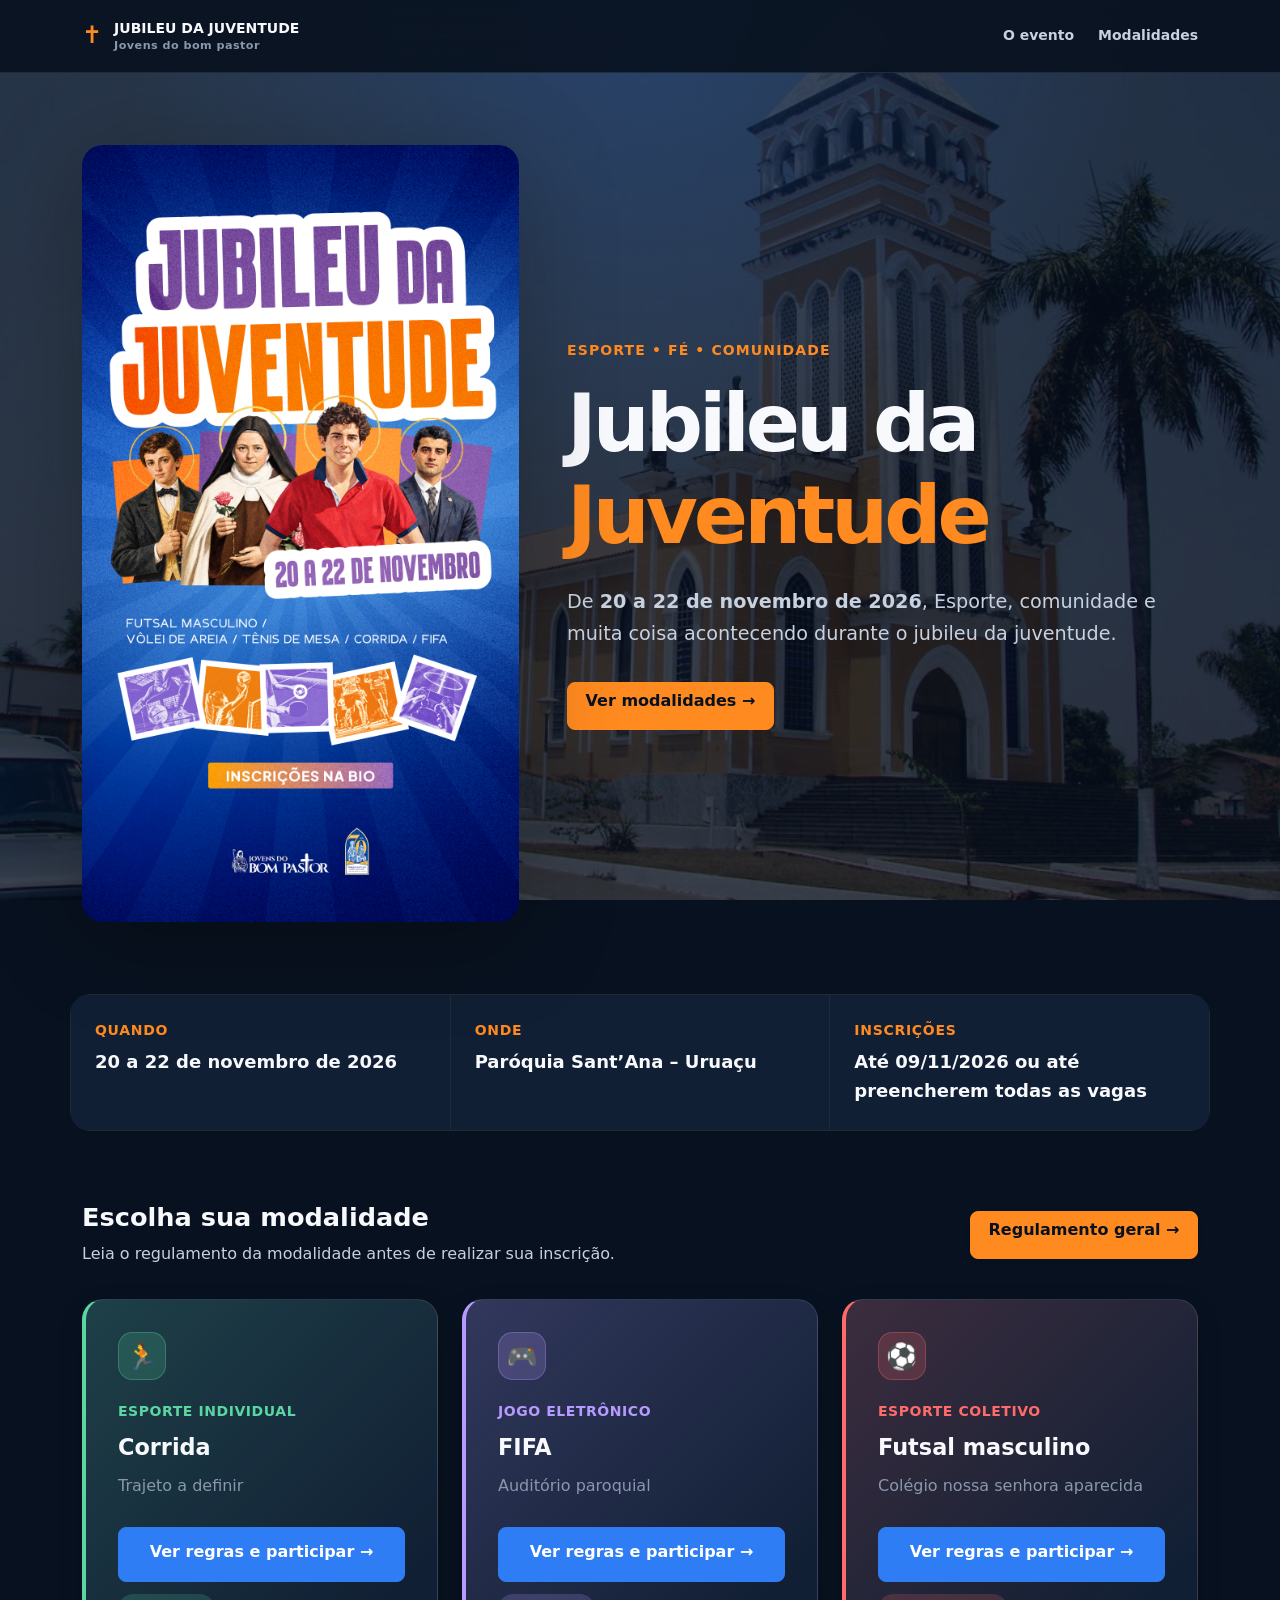
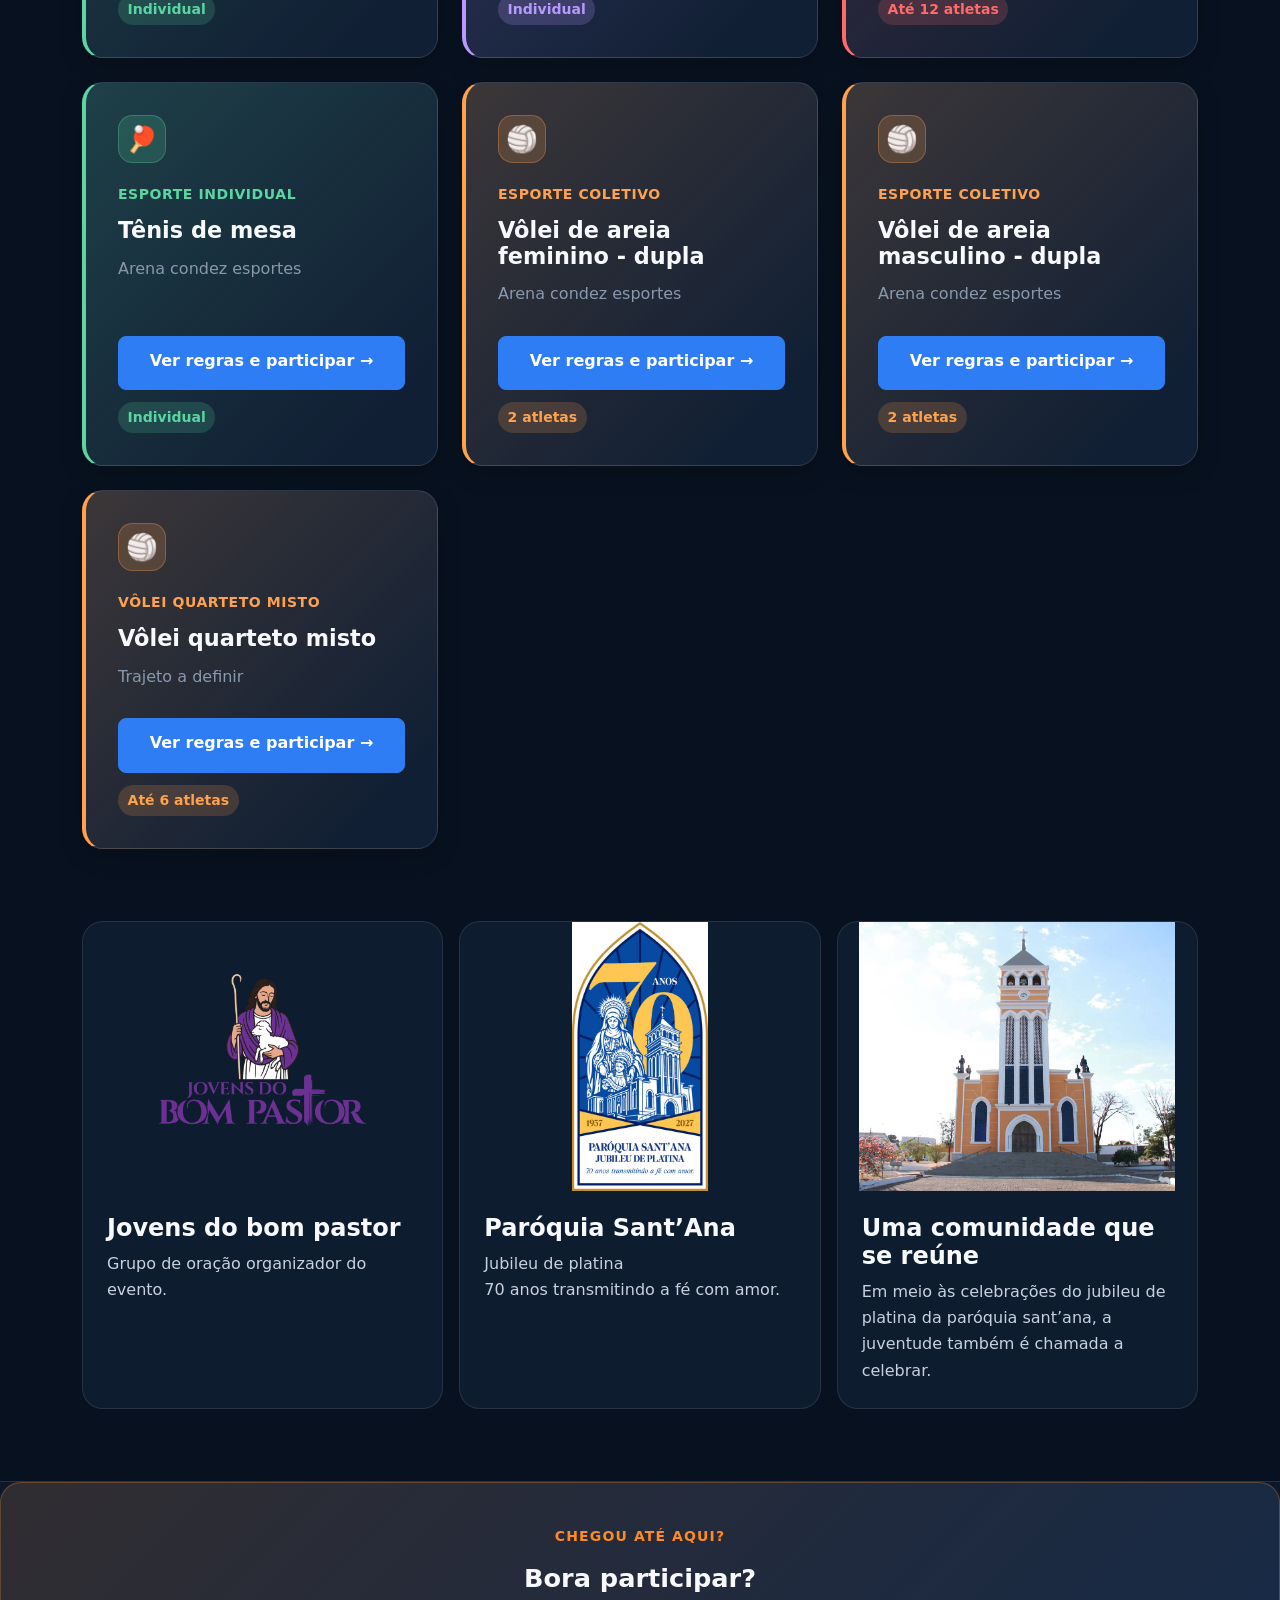
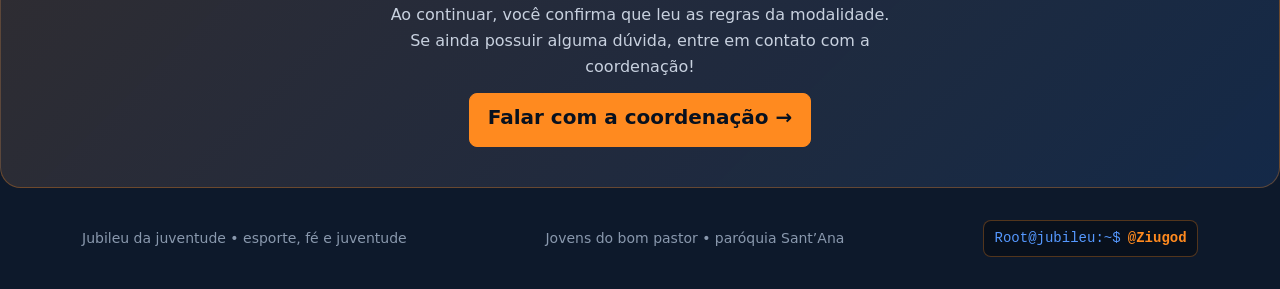
==== commit f0a88e6f: "Improve sports card colors and ordering" ====
--- a/jubileu-juventude/index.html
+++ b/jubileu-juventude/index.html
@@ -75,11 +75,36 @@
                         <h2>Escolha sua modalidade</h2>
                         <p>Leia o regulamento da modalidade antes de realizar sua inscrição.</p>
                     </div>
-                    <a class="btn btn-outline-light" href="regulamentos/geral.html">Regulamento geral →</a>
+                    <a class="btn btn-warning fw-bold shadow-sm"
+                       href="regulamentos/geral.html">Regulamento geral →</a>
                 </header>
                 <div class="row row-cols-1 row-cols-md-2 row-cols-xl-3 g-4">
                     <div class="col">
-                        <article class="card sport-card h-100">
+                        <article class="card sport-card sport-card--individual h-100">
+                            <div class="card-body">
+                                <span class="sport" aria-hidden="true">🏃</span>
+                                <small>Esporte individual</small>
+                                <h3>Corrida</h3>
+                                <p class="venue">Trajeto a definir</p>
+                                <a class="btn btn-primary" href="regulamentos/corrida.html">Ver regras e participar →</a>
+                                <span class="sport-tag">Individual</span>
+                            </div>
+                        </article>
+                    </div>
+                    <div class="col">
+                        <article class="card sport-card sport-card--gaming h-100">
+                            <div class="card-body">
+                                <span class="sport" aria-hidden="true">🎮</span>
+                                <small>Jogo eletrônico</small>
+                                <h3>FIFA</h3>
+                                <p class="venue">Auditório paroquial</p>
+                                <a class="btn btn-primary" href="regulamentos/fifa.html">Ver regras e participar →</a>
+                                <span class="sport-tag">Individual</span>
+                            </div>
+                        </article>
+                    </div>
+                    <div class="col">
+                        <article class="card sport-card sport-card--futsal h-100">
                             <div class="card-body">
                                 <span class="sport" aria-hidden="true">⚽</span>
                                 <small>Esporte coletivo</small>
@@ -91,7 +116,31 @@
                         </article>
                     </div>
                     <div class="col">
-                        <article class="card sport-card h-100">
+                        <article class="card sport-card sport-card--individual h-100">
+                            <div class="card-body">
+                                <span class="sport" aria-hidden="true">🏓</span>
+                                <small>Esporte individual</small>
+                                <h3>Tênis de mesa</h3>
+                                <p class="venue">Arena condez esportes</p>
+                                <a class="btn btn-primary" href="regulamentos/tenis-de-mesa.html">Ver regras e participar →</a>
+                                <span class="sport-tag">Individual</span>
+                            </div>
+                        </article>
+                    </div>
+                    <div class="col">
+                        <article class="card sport-card sport-card--collective h-100">
+                            <div class="card-body">
+                                <span class="sport" aria-hidden="true">🏐</span>
+                                <small>Esporte coletivo</small>
+                                <h3>Vôlei de areia feminino - dupla</h3>
+                                <p class="venue">Arena condez esportes</p>
+                                <a class="btn btn-primary" href="regulamentos/volei-feminino.html">Ver regras e participar →</a>
+                                <span class="sport-tag">2 atletas</span>
+                            </div>
+                        </article>
+                    </div>
+                    <div class="col">
+                        <article class="card sport-card sport-card--collective h-100">
                             <div class="card-body">
                                 <span class="sport" aria-hidden="true">🏐</span>
                                 <small>Esporte coletivo</small>
@@ -103,55 +152,7 @@
                         </article>
                     </div>
                     <div class="col">
-                        <article class="card sport-card h-100">
-                            <div class="card-body">
-                                <span class="sport" aria-hidden="true">🏐</span>
-                                <small>Esporte coletivo</small>
-                                <h3>Vôlei de areia feminino - dupla</h3>
-                                <p class="venue">Arena condez esportes</p>
-                                <a class="btn btn-primary" href="regulamentos/volei-feminino.html">Ver regras e participar →</a>
-                                <span class="sport-tag">2 atletas</span>
-                            </div>
-                        </article>
-                    </div>
-                    <div class="col">
-                        <article class="card sport-card h-100">
-                            <div class="card-body">
-                                <span class="sport" aria-hidden="true">🏓</span>
-                                <small>Esporte individual</small>
-                                <h3>Tênis de mesa</h3>
-                                <p class="venue">Arena condez esportes</p>
-                                <a class="btn btn-primary" href="regulamentos/tenis-de-mesa.html">Ver regras e participar →</a>
-                                <span class="sport-tag">Individual</span>
-                            </div>
-                        </article>
-                    </div>
-                    <div class="col">
-                        <article class="card sport-card h-100">
-                            <div class="card-body">
-                                <span class="sport" aria-hidden="true">🎮</span>
-                                <small>Jogo eletrônico</small>
-                                <h3>FIFA</h3>
-                                <p class="venue">Auditório paroquial</p>
-                                <a class="btn btn-primary" href="regulamentos/fifa.html">Ver regras e participar →</a>
-                                <span class="sport-tag">Individual</span>
-                            </div>
-                        </article>
-                    </div>
-                    <div class="col">
-                        <article class="card sport-card h-100">
-                            <div class="card-body">
-                                <span class="sport" aria-hidden="true">🏃</span>
-                                <small>Esporte individual</small>
-                                <h3>Corrida</h3>
-                                <p class="venue">Trajeto a definir</p>
-                                <a class="btn btn-primary" href="regulamentos/corrida.html">Ver regras e participar →</a>
-                                <span class="sport-tag">Individual</span>
-                            </div>
-                        </article>
-                    </div>
-                    <div class="col">
-                        <article class="card sport-card h-100">
+                        <article class="card sport-card sport-card--collective h-100">
                             <div class="card-body">
                                 <span class="sport" aria-hidden="true">🏐</span>
                                 <small>Vôlei quarteto misto</small>
--- a/jubileu-juventude/css/style.css
+++ b/jubileu-juventude/css/style.css
@@ -450,13 +450,16 @@
    ========================= */
 
 .sport-card {
+    --sport-accent: var(--color-secondary-hover);
+    --sport-accent-soft: rgba(85, 152, 255, 0.2);
+    --sport-accent-border: rgba(85, 152, 255, 0.3);
+
     background:
-        linear-gradient(145deg,
-            rgba(47, 125, 244, 0.08),
-            transparent 50%),
+        linear-gradient(135deg, var(--sport-accent-soft), transparent 85%),
         var(--color-surface);
 
     border: 1px solid var(--color-border);
+    border-left: 4px solid var(--sport-accent);
     border-radius: var(--radius-lg);
 
     box-shadow: var(--shadow-sm);
@@ -467,10 +470,34 @@
         background-color var(--transition);
 }
 
+.sport-card--collective {
+    --sport-accent: var(--color-primary-hover);
+    --sport-accent-soft: rgba(255, 162, 77, 0.18);
+    --sport-accent-border: rgba(255, 162, 77, 0.3);
+}
+
+.sport-card--futsal {
+    --sport-accent: #ff6b6b;
+    --sport-accent-soft: rgba(255, 107, 107, 0.18);
+    --sport-accent-border: rgba(255, 107, 107, 0.3);
+}
+
+.sport-card--individual {
+    --sport-accent: #5bd6a2;
+    --sport-accent-soft: rgba(91, 214, 162, 0.18);
+    --sport-accent-border: rgba(91, 214, 162, 0.3);
+}
+
+.sport-card--gaming {
+    --sport-accent: #b79aff;
+    --sport-accent-soft: rgba(183, 154, 255, 0.2);
+    --sport-accent-border: rgba(183, 154, 255, 0.3);
+}
+
 .sport-card:hover {
     transform: translateY(-0.25rem);
 
-    border-color: rgba(255, 138, 31, 0.45);
+    border-color: var(--sport-accent-border);
 }
 
 .sport-card .card-body {
@@ -496,15 +523,15 @@
 
     margin-bottom: var(--space-xs);
 
-    background: var(--color-primary-soft);
-    border: 1px solid rgba(255, 138, 31, 0.25);
+    background: var(--sport-accent-soft);
+    border: 1px solid var(--sport-accent-border);
     border-radius: var(--radius-md);
 
     font-size: 1.6rem;
 }
 
 .sport-card small {
-    color: var(--color-primary);
+    color: var(--sport-accent);
 
     font-weight: 700;
     text-transform: uppercase;
@@ -534,10 +561,10 @@
 
     padding: 0.25rem 0.6rem;
 
-    background: var(--color-secondary-soft);
+    background: var(--sport-accent-soft);
     border-radius: 999rem;
 
-    color: var(--color-secondary-hover);
+    color: var(--sport-accent);
 
     font-size: var(--font-size-sm);
     font-weight: 700;
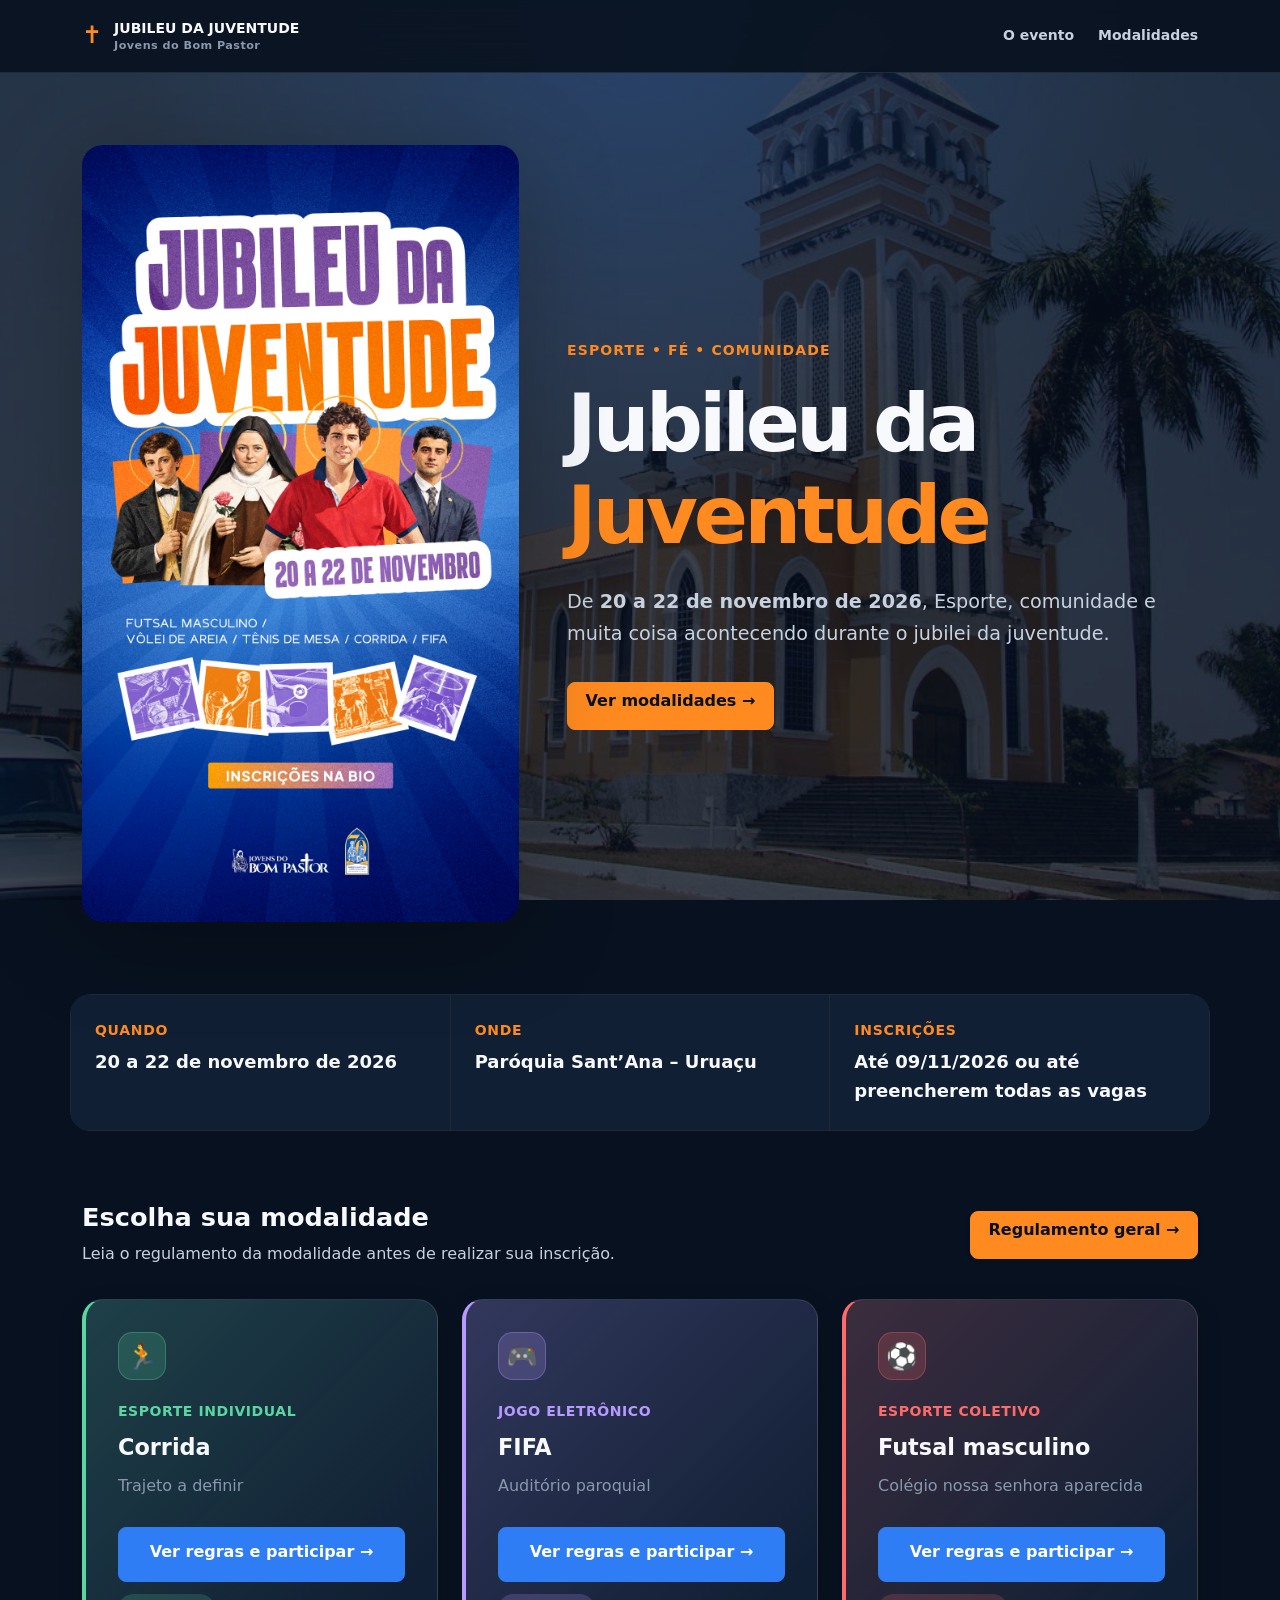
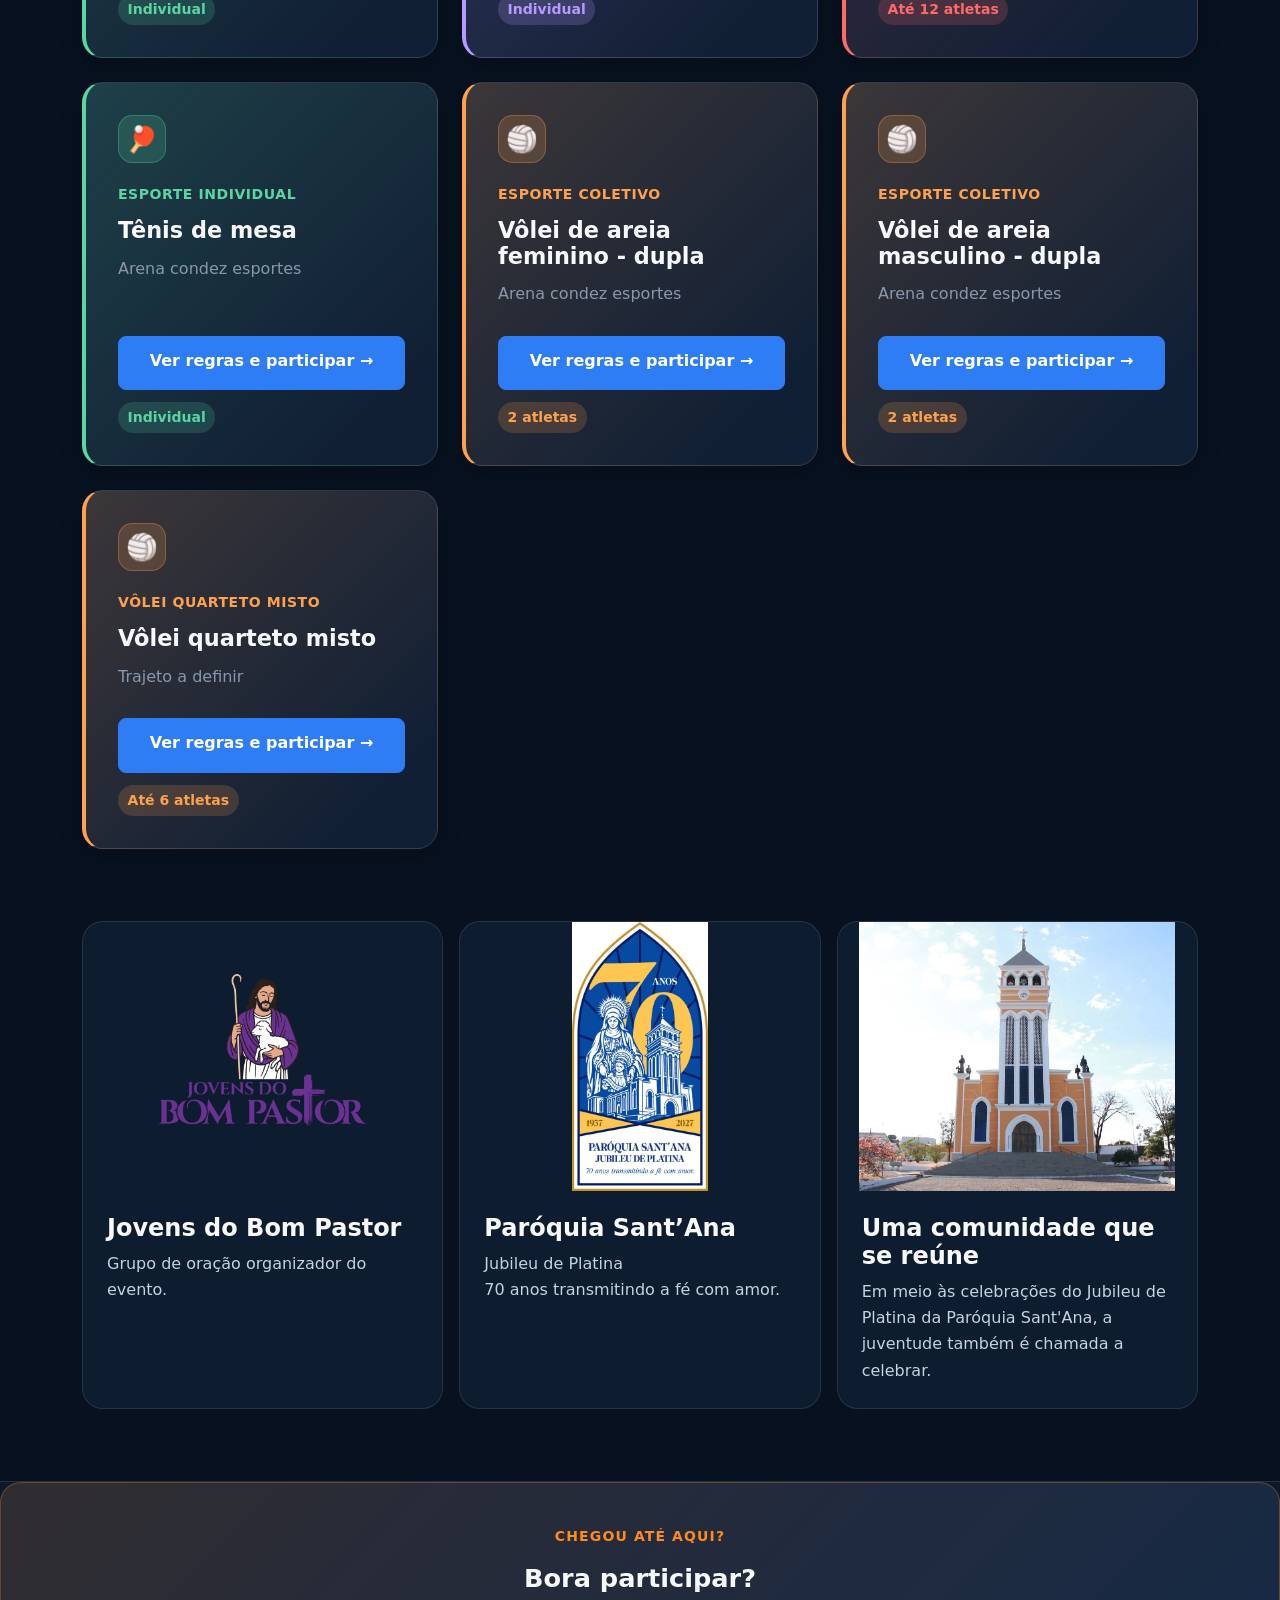
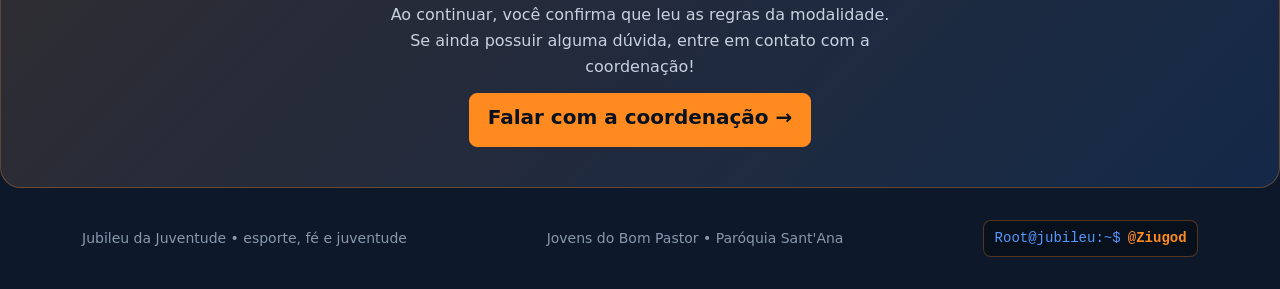
==== commit d3ec61e3: "Update" ====
--- a/jubileu-juventude/index.html
+++ b/jubileu-juventude/index.html
@@ -4,7 +4,7 @@
         <meta charset="utf-8" />
         <meta name="viewport" content="width=device-width, initial-scale=1" />
         <meta name="theme-color" content="#0c1324" />
-        <title>Jubileu da juventude | jovens do bom pastor</title>
+        <title>Jubileu da Juventude | jovens do bom pastor</title>
         <meta name="description"
               content="Informações, modalidades e inscrições do Jubileu da Juventude 2026." />
         <link rel="icon" href="images/favicon.svg" />
@@ -19,8 +19,8 @@
                 <a class="brand" href="#evento">
                     <span aria-hidden="true">✝</span>
                     <span>
-                        Jubileu da juventude
-                        <small>Jovens do bom pastor</small>
+                        Jubileu da Juventude
+                        <small>Jovens do Bom Pastor</small>
                     </span>
                 </a>
                 <div class="navlinks">
@@ -48,7 +48,7 @@
                             <p>
                                 De <strong>20 a 22 de novembro de 2026</strong>,
                                 Esporte, comunidade e muita coisa acontecendo durante
-                                o jubileu da juventude.
+                                o jubilei da juventude.
                             </p>
                             <a class="btn btn-warning fw-bold" href="#modalidades">Ver modalidades →</a>
                         </div>
@@ -171,7 +171,7 @@
                     <img src="images/jovens-bom-pastor.png"
                          alt="Logo dos Jovens do Bom Pastor" />
                     <div>
-                        <h2>Jovens do bom pastor</h2>
+                        <h2>Jovens do Bom Pastor</h2>
                         <p>Grupo de oração organizador do evento.</p>
                     </div>
                 </article>
@@ -181,7 +181,7 @@
                     <div>
                         <h2>Paróquia Sant’Ana</h2>
                         <p>
-                            Jubileu de platina
+                            Jubileu de Platina
                             <br />
                             70 anos transmitindo a fé com amor.
                         </p>
@@ -193,8 +193,8 @@
                     <div>
                         <h2>Uma comunidade que se reúne</h2>
                         <p>
-                            Em meio às celebrações do jubileu de platina
-                            da paróquia sant’ana, a juventude também é
+                            Em meio às celebrações do Jubileu de Platina
+                            da Paróquia Sant'Ana, a juventude também é
                             chamada a celebrar.
                         </p>
                     </div>
@@ -213,8 +213,8 @@
                    rel="noopener noreferrer">Falar com a coordenação →</a>
             </section>
             <div class="container">
-                <span>Jubileu da juventude • esporte, fé e juventude</span>
-                <span>Jovens do bom pastor • paróquia Sant’Ana</span>
+                <span>Jubileu da Juventude • esporte, fé e juventude</span>
+                <span>Jovens do Bom Pastor • Paróquia Sant'Ana</span>
                 <a class="creator-signature"
                    href="https://github.com/ZIUGOD"
                    target="_blank"
--- a/jubileu-juventude/css/style.css
+++ b/jubileu-juventude/css/style.css
@@ -1000,20 +1000,6 @@
    Optional JS effects
    ========================= */
 
-.reveal {
-    opacity: 0;
-    transform: translateY(1.25rem);
-
-    transition:
-        opacity 600ms ease,
-        transform 600ms ease;
-}
-
-.reveal.reveal-visible {
-    opacity: 1;
-    transform: translateY(0);
-}
-
 body>header.scrolled {
     box-shadow: 0 0.5rem 2rem rgba(0, 0, 0, 0.25);
     border-bottom-color: var(--color-border-strong);
@@ -1026,11 +1012,6 @@
 }
 
 @media (prefers-reduced-motion: reduce) {
-    .reveal {
-        opacity: 1;
-        transform: none;
-    }
-
     .hero img {
         transition: none;
     }
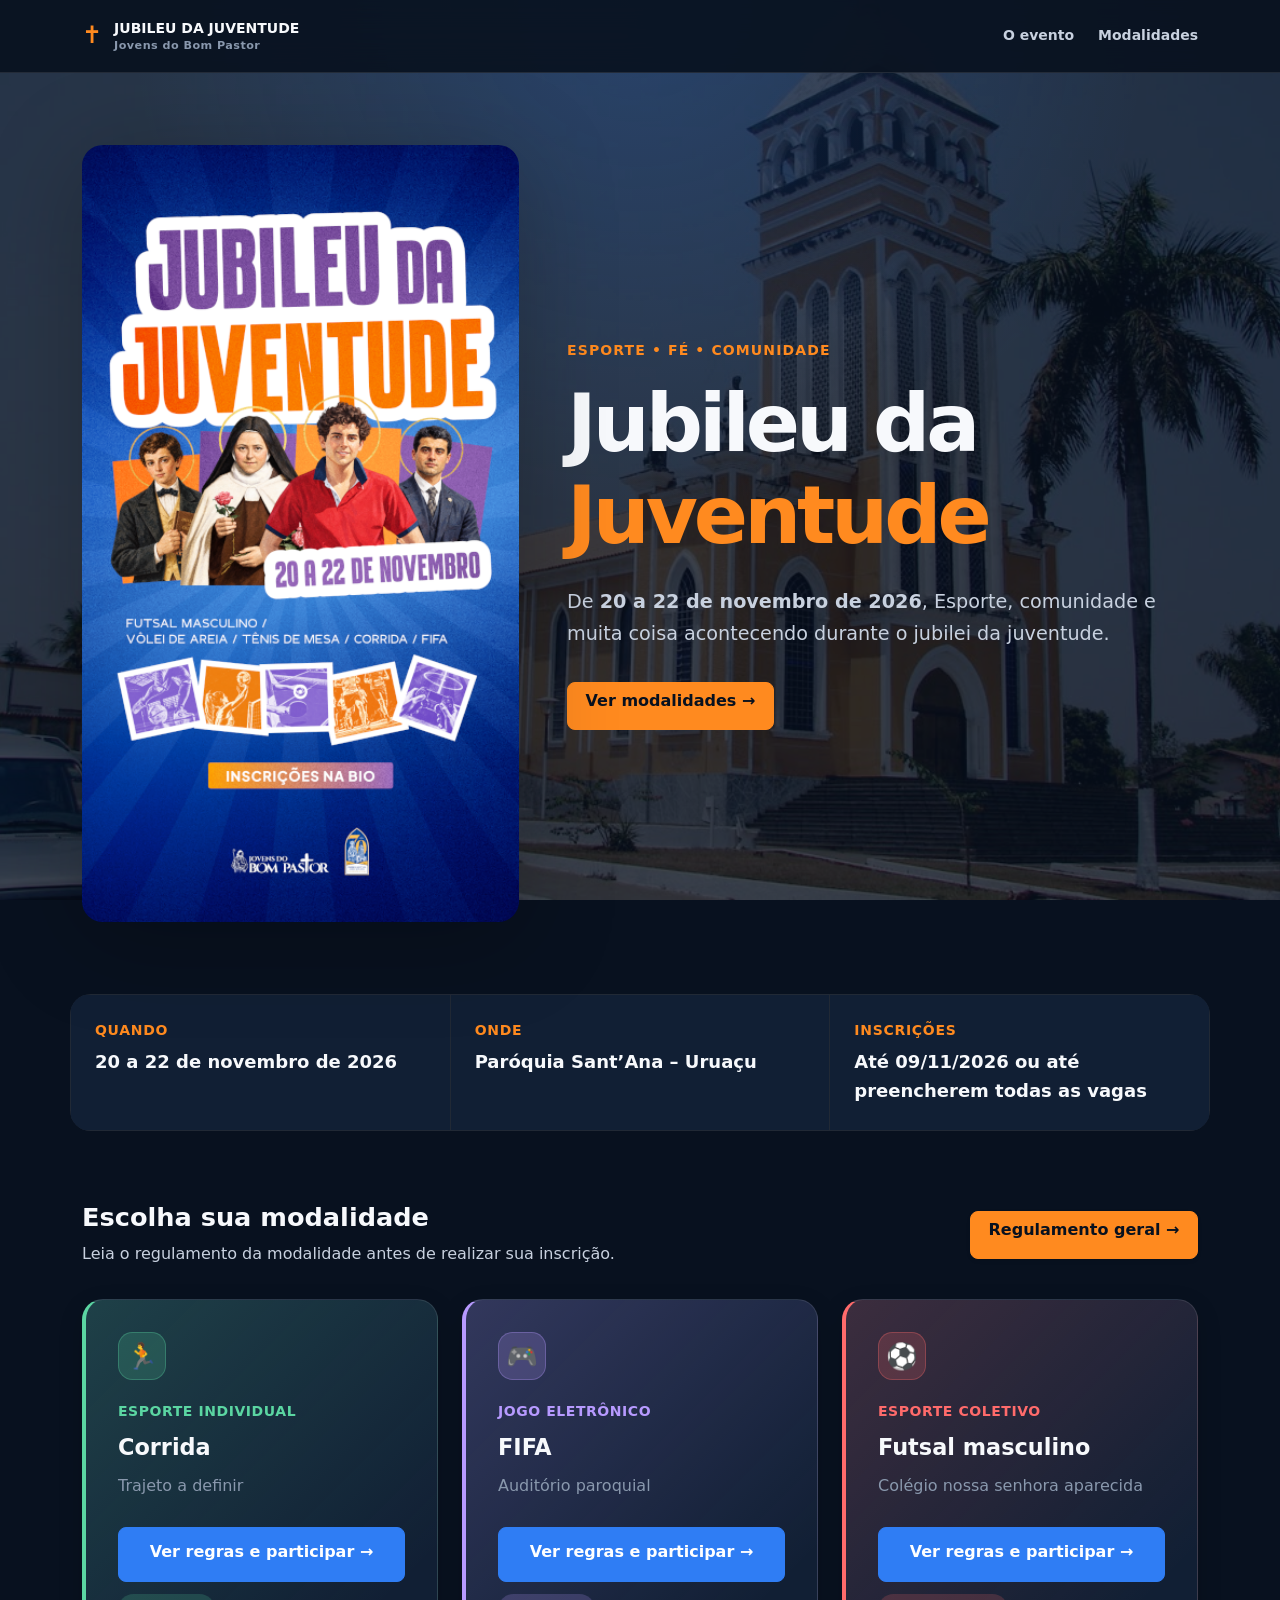
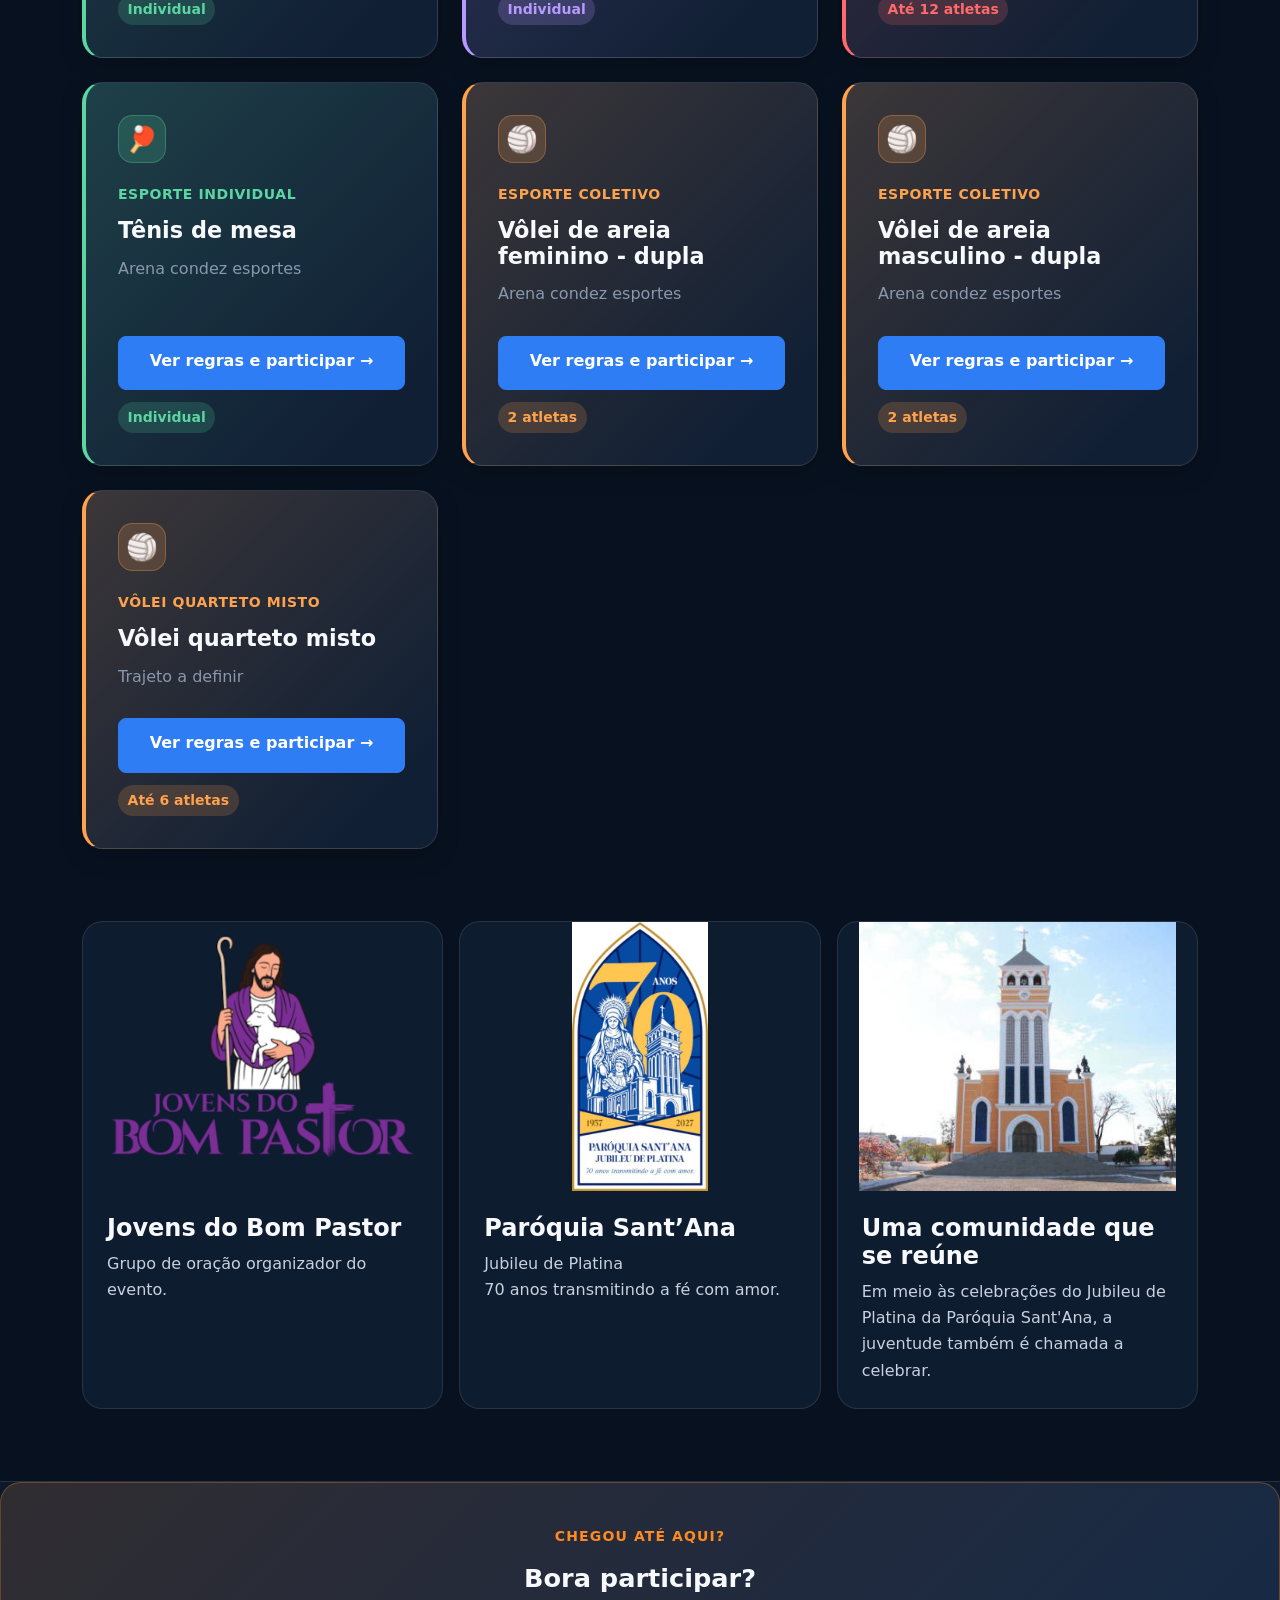
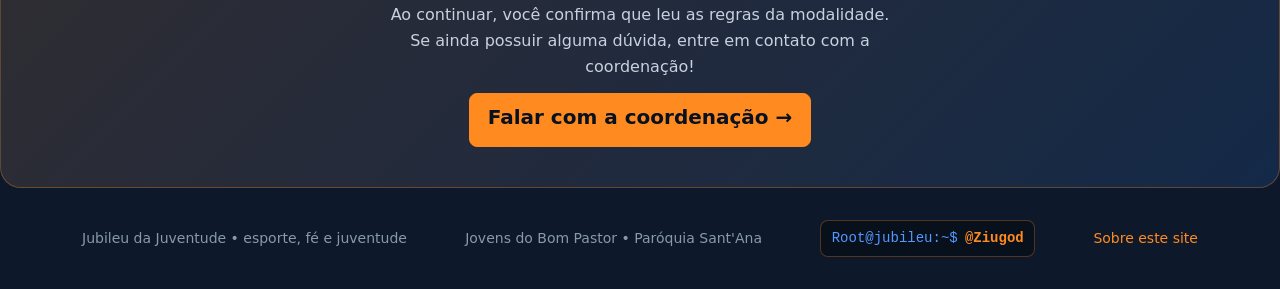
==== commit d5fc3577: "Update: readme" ====
--- a/jubileu-juventude/index.html
+++ b/jubileu-juventude/index.html
@@ -222,6 +222,7 @@
                     <span aria-hidden="true">Root@jubileu:~$</span>
                     <strong>@Ziugod</strong>
                 </a>
+                <a href="README.md" target="_blank" rel="noopener noreferrer">Sobre este site</a>
             </div>
         </footer>
     </body>
--- a/jubileu-juventude/css/style.css
+++ b/jubileu-juventude/css/style.css
@@ -1011,8 +1011,55 @@
         filter 250ms ease;
 }
 
+.back-to-top {
+    position: fixed;
+    right: 1.25rem;
+    bottom: 1.25rem;
+    z-index: 90;
+
+    display: grid;
+    width: 3rem;
+    height: 3rem;
+    place-items: center;
+
+    border: 1px solid var(--color-border-strong);
+    border-radius: 50%;
+    background: var(--color-surface);
+    color: var(--color-text);
+    box-shadow: var(--shadow-md);
+    padding: 0;
+    font-family: inherit;
+    font-size: 1.5rem;
+    line-height: 1;
+
+    opacity: 0;
+    visibility: hidden;
+    transform: translateY(0.5rem);
+    transition:
+        opacity var(--transition),
+        visibility var(--transition),
+        transform var(--transition),
+        background-color var(--transition);
+    cursor: pointer;
+}
+
+.back-to-top.is-visible {
+    opacity: 1;
+    visibility: visible;
+    transform: translateY(0);
+}
+
+.back-to-top:hover {
+    background: var(--color-primary);
+    color: var(--color-bg);
+}
+
 @media (prefers-reduced-motion: reduce) {
     .hero img {
+        transition: none;
+    }
+
+    .back-to-top {
         transition: none;
     }
 }
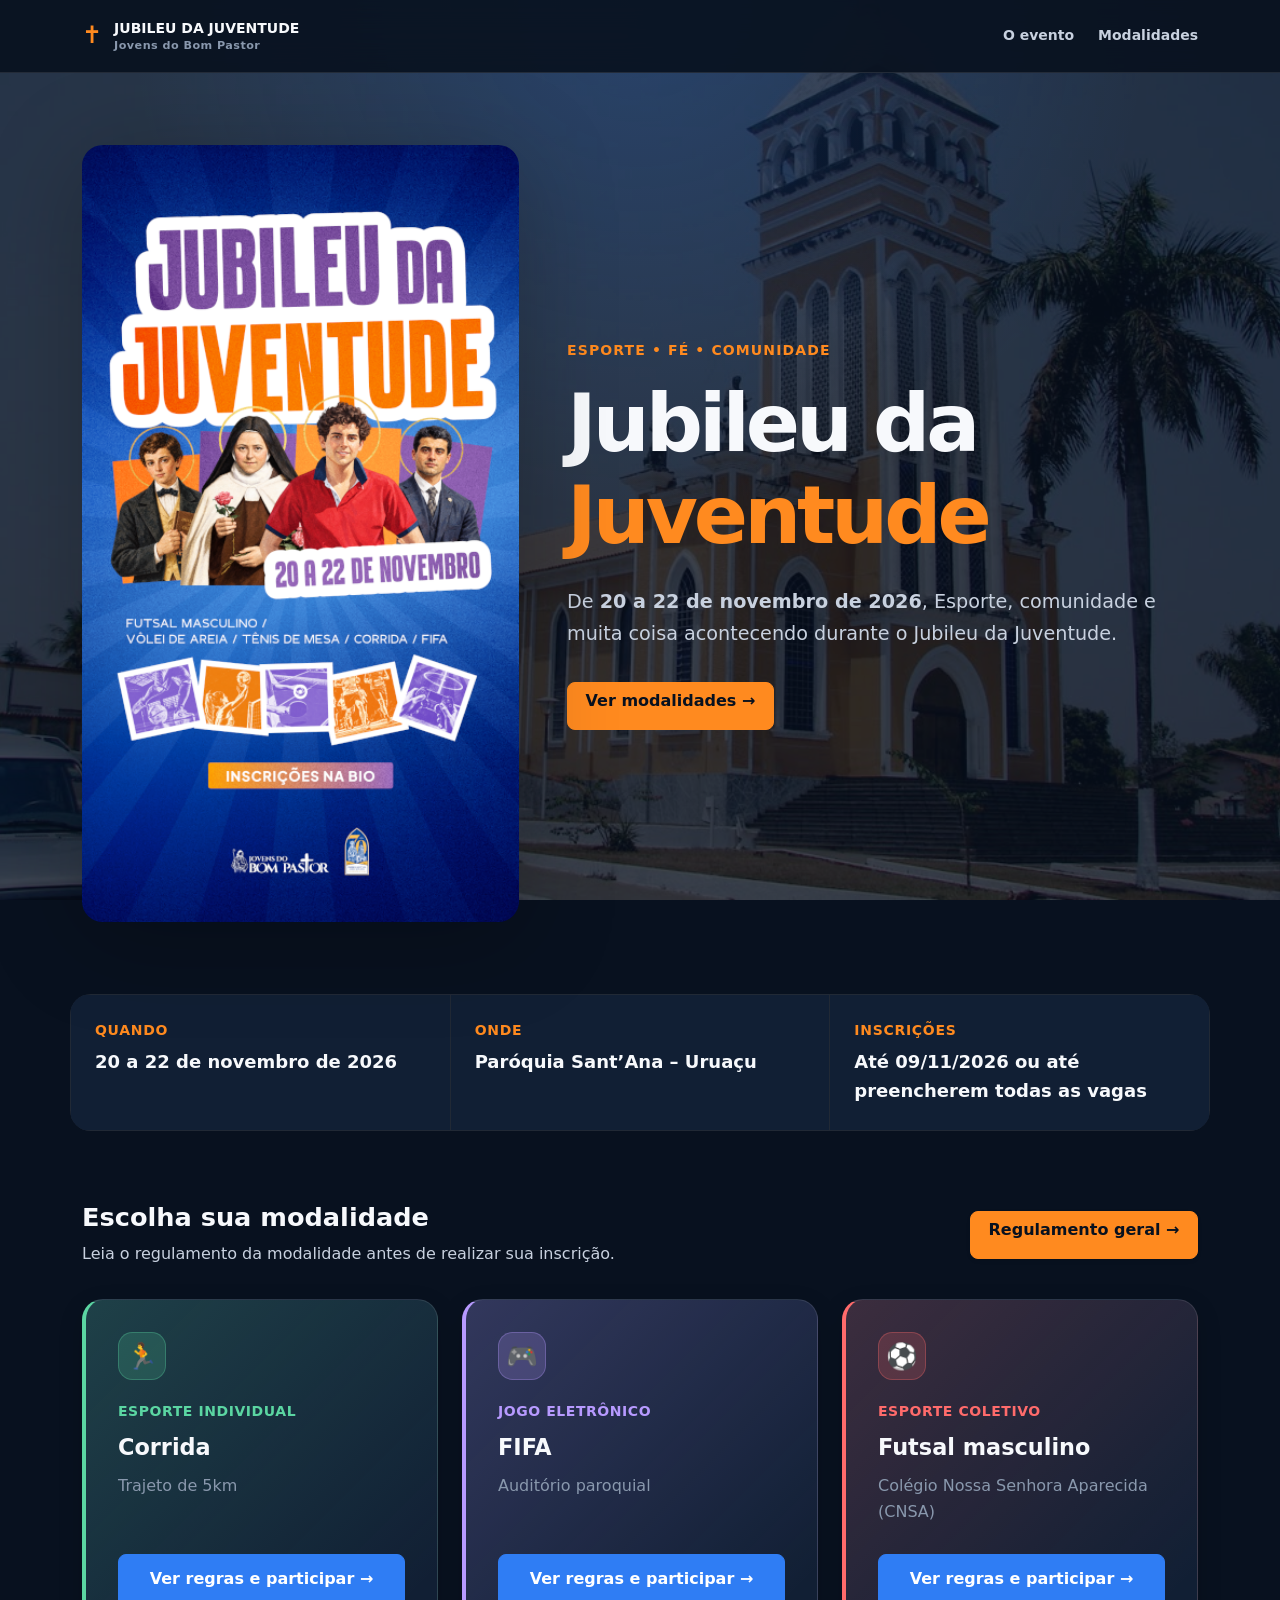
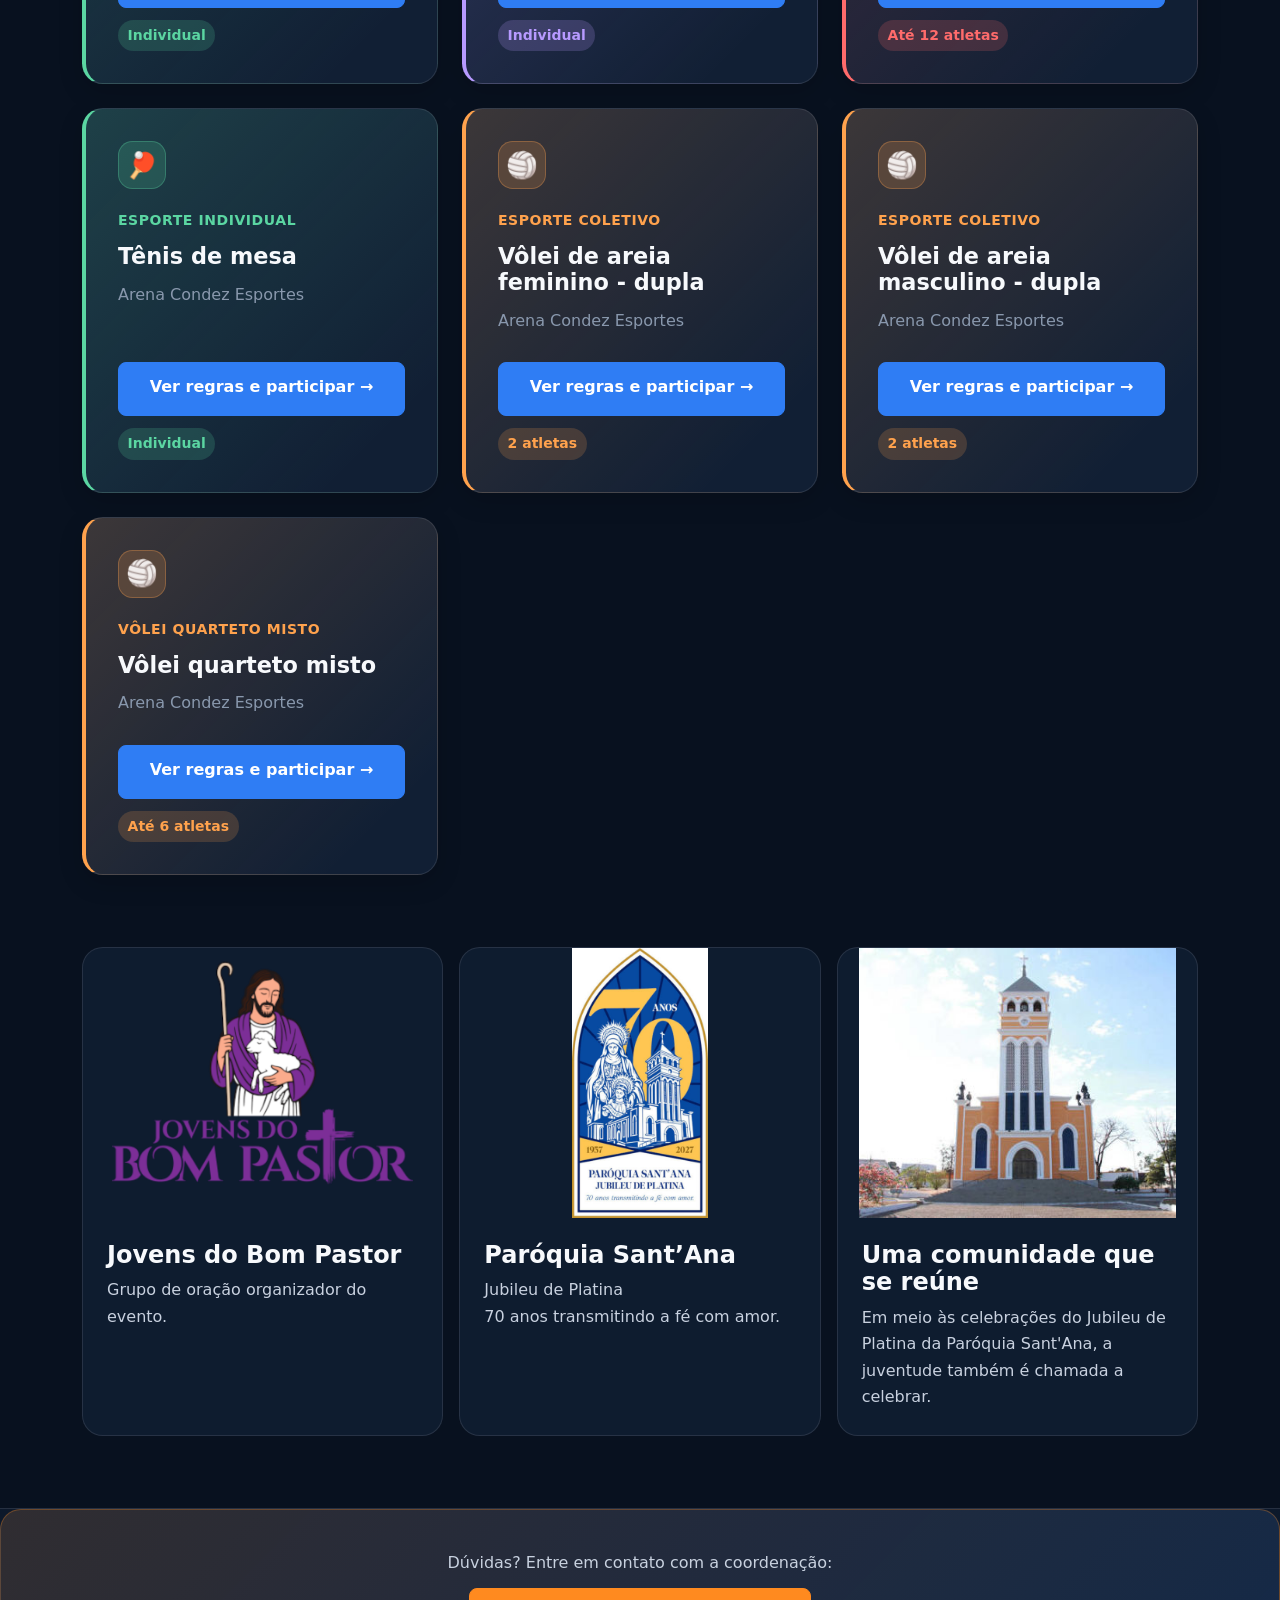
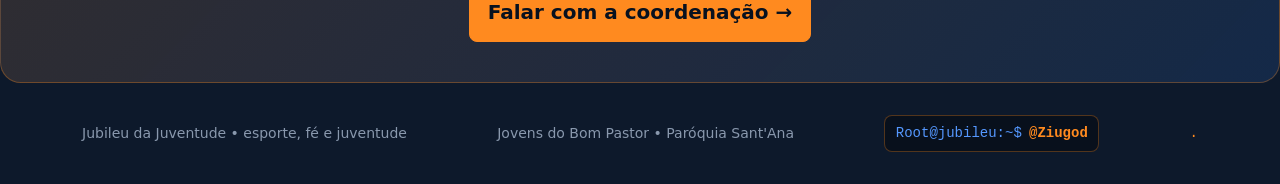
==== commit 71e1dc6a: "Update" ====
--- a/jubileu-juventude/index.html
+++ b/jubileu-juventude/index.html
@@ -48,7 +48,7 @@
                             <p>
                                 De <strong>20 a 22 de novembro de 2026</strong>,
                                 Esporte, comunidade e muita coisa acontecendo durante
-                                o jubilei da juventude.
+                                o Jubileu da Juventude.
                             </p>
                             <a class="btn btn-warning fw-bold" href="#modalidades">Ver modalidades →</a>
                         </div>
@@ -85,7 +85,7 @@
                                 <span class="sport" aria-hidden="true">🏃</span>
                                 <small>Esporte individual</small>
                                 <h3>Corrida</h3>
-                                <p class="venue">Trajeto a definir</p>
+                                <p class="venue">Trajeto de 5km</p>
                                 <a class="btn btn-primary" href="regulamentos/corrida.html">Ver regras e participar →</a>
                                 <span class="sport-tag">Individual</span>
                             </div>
@@ -109,7 +109,7 @@
                                 <span class="sport" aria-hidden="true">⚽</span>
                                 <small>Esporte coletivo</small>
                                 <h3>Futsal masculino</h3>
-                                <p class="venue">Colégio nossa senhora aparecida</p>
+                                <p class="venue">Colégio Nossa Senhora Aparecida (CNSA)</p>
                                 <a class="btn btn-primary" href="regulamentos/futsal-masculino.html">Ver regras e participar →</a>
                                 <span class="sport-tag">Até 12 atletas</span>
                             </div>
@@ -121,7 +121,7 @@
                                 <span class="sport" aria-hidden="true">🏓</span>
                                 <small>Esporte individual</small>
                                 <h3>Tênis de mesa</h3>
-                                <p class="venue">Arena condez esportes</p>
+                                <p class="venue">Arena Condez Esportes</p>
                                 <a class="btn btn-primary" href="regulamentos/tenis-de-mesa.html">Ver regras e participar →</a>
                                 <span class="sport-tag">Individual</span>
                             </div>
@@ -133,7 +133,7 @@
                                 <span class="sport" aria-hidden="true">🏐</span>
                                 <small>Esporte coletivo</small>
                                 <h3>Vôlei de areia feminino - dupla</h3>
-                                <p class="venue">Arena condez esportes</p>
+                                <p class="venue">Arena Condez Esportes</p>
                                 <a class="btn btn-primary" href="regulamentos/volei-feminino.html">Ver regras e participar →</a>
                                 <span class="sport-tag">2 atletas</span>
                             </div>
@@ -145,7 +145,7 @@
                                 <span class="sport" aria-hidden="true">🏐</span>
                                 <small>Esporte coletivo</small>
                                 <h3>Vôlei de areia masculino - dupla</h3>
-                                <p class="venue">Arena condez esportes</p>
+                                <p class="venue">Arena Condez Esportes</p>
                                 <a class="btn btn-primary" href="regulamentos/volei-masculino.html">Ver regras e participar →</a>
                                 <span class="sport-tag">2 atletas</span>
                             </div>
@@ -157,7 +157,7 @@
                                 <span class="sport" aria-hidden="true">🏐</span>
                                 <small>Vôlei quarteto misto</small>
                                 <h3>Vôlei quarteto misto</h3>
-                                <p class="venue">Trajeto a definir</p>
+                                <p class="venue">Arena Condez Esportes</p>
                                 <a class="btn btn-primary" href="regulamentos/volei-quarteto-misto.html">Ver regras e participar →</a>
                                 <span class="sport-tag">Até 6 atletas</span>
                             </div>
@@ -203,10 +203,7 @@
         </main>
         <footer>
             <section class="regulation-action">
-                <span class="eyebrow">Chegou até aqui?</span>
-                <h2>Bora participar?</h2>
-                <p>Ao continuar, você confirma que leu as regras da modalidade.</p>
-                <p>Se ainda possuir alguma dúvida, entre em contato com a coordenação!</p>
+                <p>Dúvidas? Entre em contato com a coordenação:</p>
                 <a class="btn btn-warning btn-lg fw-bold"
                    href="https://wa.me/556299368780?text=Ol%C3%A1%2C%20tenho%20d%C3%BAvidas%20quanto%20ao%20Jubileu%20da%20Juventude"
                    target="_blank"
@@ -222,7 +219,10 @@
                     <span aria-hidden="true">Root@jubileu:~$</span>
                     <strong>@Ziugod</strong>
                 </a>
-                <a href="README.md" target="_blank" rel="noopener noreferrer">Sobre este site</a>
+                <a class="font-monospace"
+                   href="../README.md"
+                   target="_blank"
+                   rel="noopener noreferrer">.</a>
             </div>
         </footer>
     </body>
--- a/jubileu-juventude/css/style.css
+++ b/jubileu-juventude/css/style.css
@@ -254,7 +254,7 @@
     z-index: 100;
 
     background: rgba(8, 17, 31, 0.9);
-    border-bottom: 1px solid var(--color-border);
+    border-bottom: 0.0625rem solid var(--color-border);
 
     backdrop-filter: blur(1rem);
 }
@@ -386,9 +386,9 @@
 .facts {
     display: grid;
     grid-template-columns: 1fr;
-    gap: 1px;
-
-    padding: 1px;
+    gap: 0.0625rem;
+
+    padding: 0.0625rem;
 
     overflow: hidden;
 
@@ -458,8 +458,8 @@
         linear-gradient(135deg, var(--sport-accent-soft), transparent 85%),
         var(--color-surface);
 
-    border: 1px solid var(--color-border);
-    border-left: 4px solid var(--sport-accent);
+    border: 0.0625rem solid var(--color-border);
+    border-left: 0.25rem solid var(--sport-accent);
     border-radius: var(--radius-lg);
 
     box-shadow: var(--shadow-sm);
@@ -524,7 +524,7 @@
     margin-bottom: var(--space-xs);
 
     background: var(--sport-accent-soft);
-    border: 1px solid var(--sport-accent-border);
+    border: 0.0625rem solid var(--sport-accent-border);
     border-radius: var(--radius-md);
 
     font-size: 1.6rem;
@@ -615,7 +615,7 @@
     overflow: hidden;
 
     background: var(--color-surface-transparent);
-    border: 1px solid var(--color-border);
+    border: 0.0625rem solid var(--color-border);
     border-radius: var(--radius-lg);
 }
 
@@ -676,7 +676,7 @@
     margin-bottom: var(--space-2xl);
     padding-bottom: var(--space-xl);
 
-    border-bottom: 1px solid var(--color-border);
+    border-bottom: 0.0625rem solid var(--color-border);
 }
 
 .regulation-header h1 {
@@ -697,7 +697,7 @@
     margin-bottom: var(--space-lg);
     padding-bottom: var(--space-sm);
 
-    border-bottom: 1px solid var(--color-border);
+    border-bottom: 0.0625rem solid var(--color-border);
 
     color: var(--color-primary);
 
@@ -761,7 +761,7 @@
     padding: var(--space-md);
 
     background: var(--color-primary-soft);
-    border: 1px solid rgba(255, 138, 31, 0.25);
+    border: 0.0625rem solid rgba(255, 138, 31, 0.25);
     border-radius: var(--radius-md);
 
     color: var(--color-text);
@@ -780,7 +780,7 @@
     padding: var(--space-sm) var(--space-md);
 
     background: var(--color-bg-soft);
-    border: 1px solid var(--color-border);
+    border: 0.0625rem solid var(--color-border);
     border-radius: var(--radius-sm);
 }
 
@@ -802,7 +802,7 @@
     padding: var(--space-md);
 
     background: var(--color-bg-soft);
-    border: 1px solid var(--color-border);
+    border: 0.0625rem solid var(--color-border);
     border-radius: var(--radius-md);
 }
 
@@ -820,7 +820,7 @@
             rgba(47, 125, 244, 0.1)),
         var(--color-surface);
 
-    border: 1px solid rgba(255, 138, 31, 0.3);
+    border: 0.0625rem solid rgba(255, 138, 31, 0.3);
     border-radius: var(--radius-lg);
 
     text-align: center;
@@ -845,7 +845,7 @@
 .regulation-footer {
     padding-top: var(--space-xl);
 
-    border-top: 1px solid var(--color-border);
+    border-top: 0.0625rem solid var(--color-border);
 }
 
 
@@ -857,7 +857,7 @@
     margin-top: auto;
 
     background: var(--color-bg-soft);
-    border-top: 1px solid var(--color-border);
+    border-top: 0.0625rem solid var(--color-border);
 }
 
 body>footer .container {
@@ -959,7 +959,7 @@
     padding: 0.35rem 0.65rem;
 
     background: rgba(0, 0, 0, 0.35);
-    border: 1px solid rgba(255, 138, 31, 0.3);
+    border: 0.0625rem solid rgba(255, 138, 31, 0.3);
     border-radius: var(--radius-sm);
 
     color: var(--color-text-muted);
@@ -1022,7 +1022,7 @@
     height: 3rem;
     place-items: center;
 
-    border: 1px solid var(--color-border-strong);
+    border: 0.0625rem solid var(--color-border-strong);
     border-radius: 50%;
     background: var(--color-surface);
     color: var(--color-text);
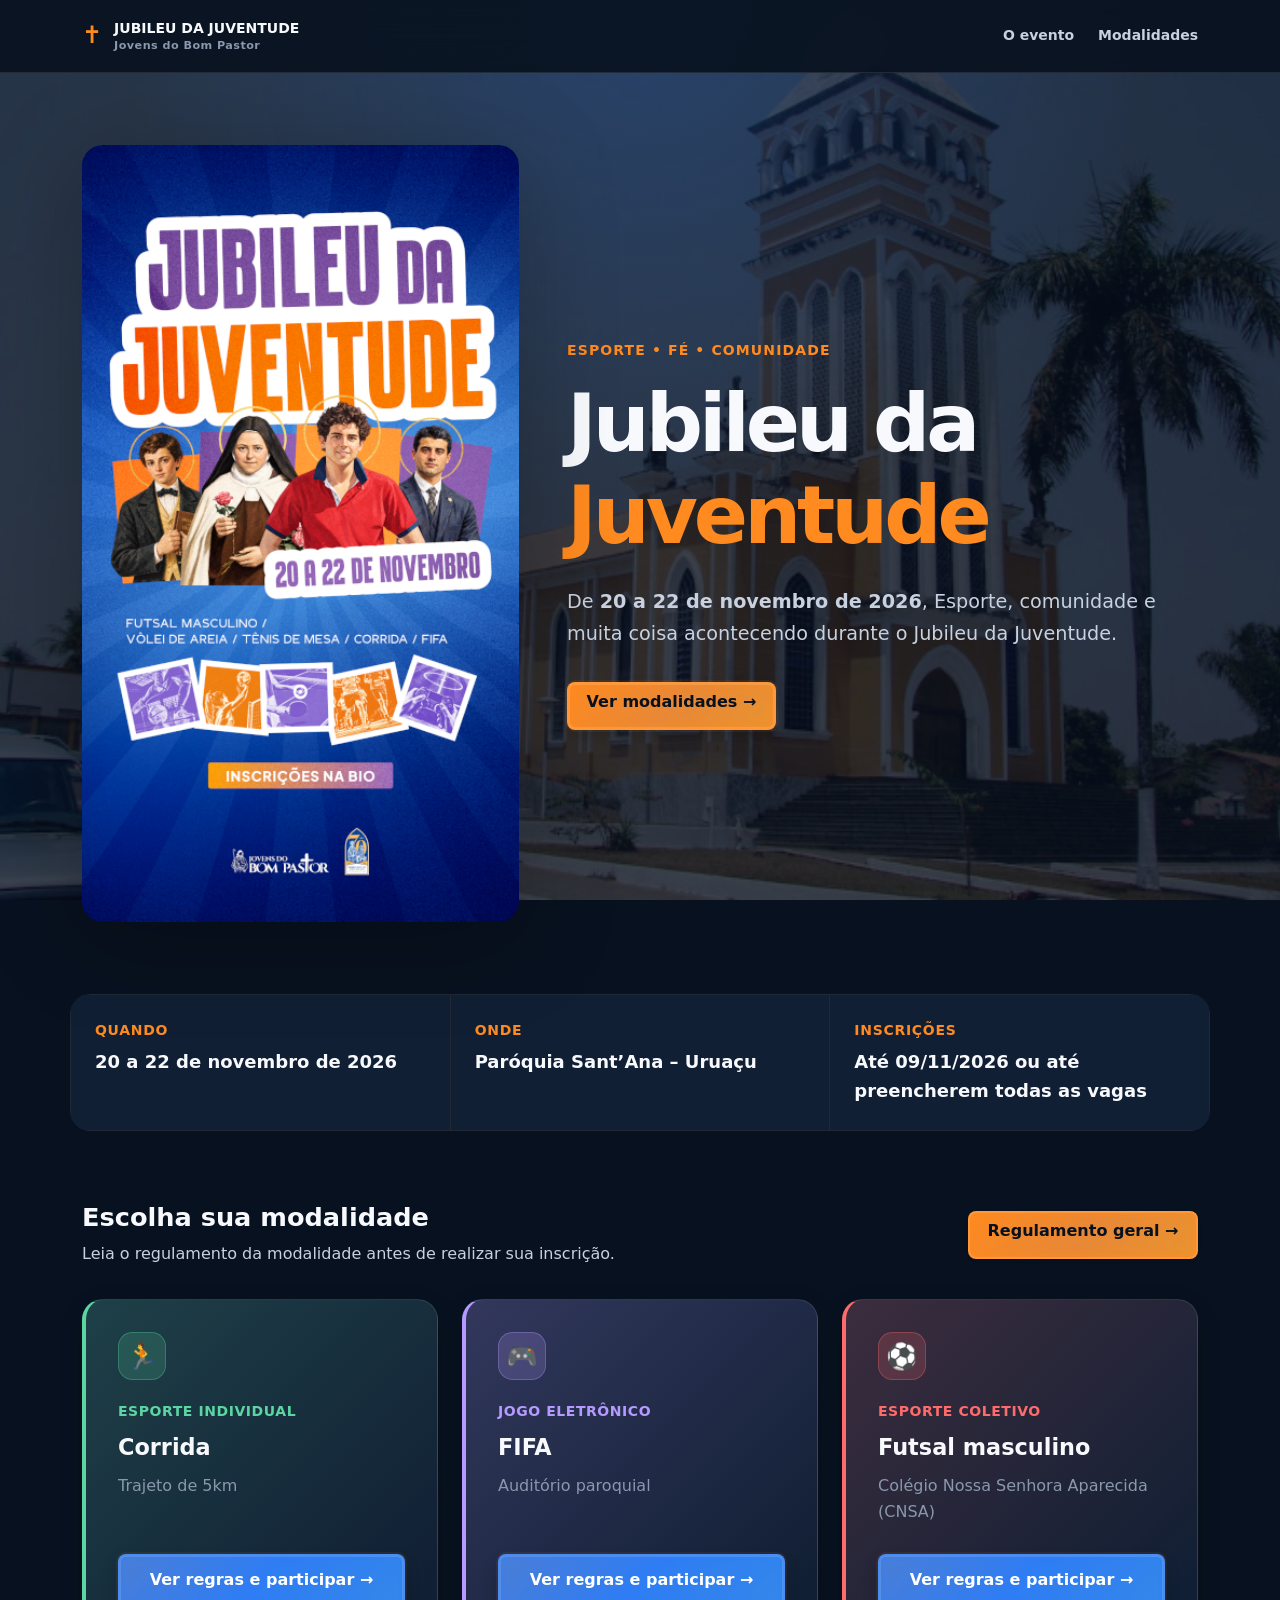
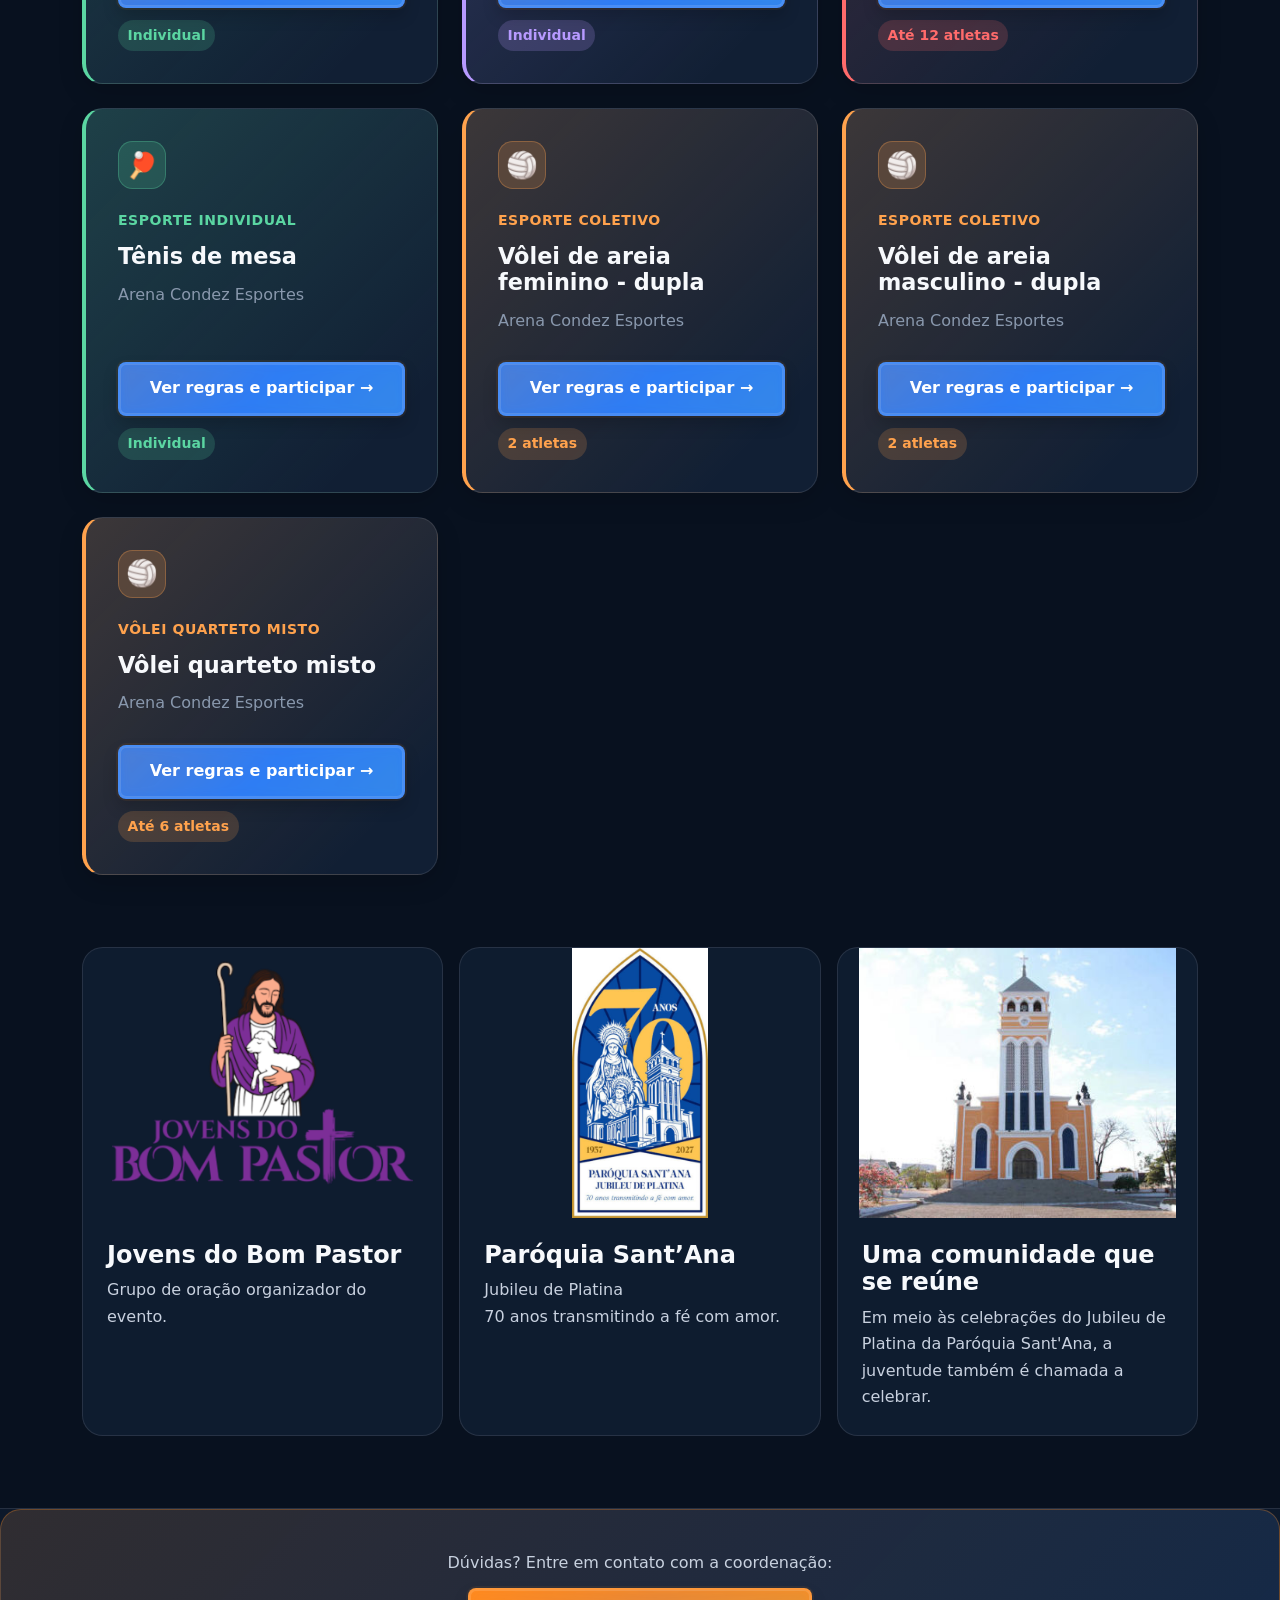
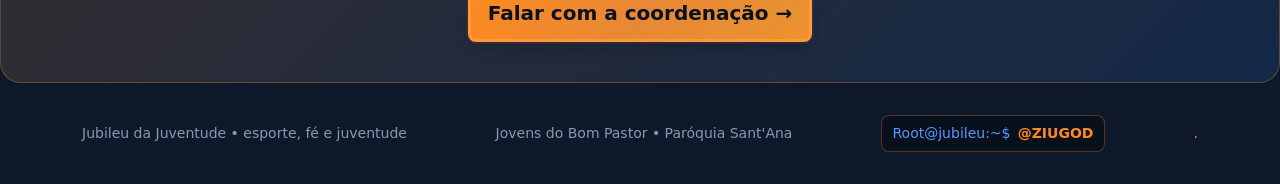
==== commit 9b5e8413: "Update" ====
--- a/jubileu-juventude/index.html
+++ b/jubileu-juventude/index.html
@@ -217,10 +217,9 @@
                    target="_blank"
                    rel="noopener noreferrer">
                     <span aria-hidden="true">Root@jubileu:~$</span>
-                    <strong>@Ziugod</strong>
+                    <strong>@ZIUGOD</strong>
                 </a>
-                <a class="font-monospace"
-                   href="../README.md"
+                <a href="../README.md"
                    target="_blank"
                    rel="noopener noreferrer">.</a>
             </div>
--- a/jubileu-juventude/css/style.css
+++ b/jubileu-juventude/css/style.css
@@ -196,21 +196,57 @@
 }
 
 .btn {
+    position: relative;
+    isolation: isolate;
+    overflow: hidden;
+
+    border: 0.125rem solid rgba(255, 255, 255, 0.12);
     border-radius: var(--radius-sm);
 
     font-weight: 650;
+
+    box-shadow:
+        inset 0 0 0 0.0625rem rgba(255, 255, 255, 0.14),
+        0 0 0 0.125rem rgba(255, 138, 31, 0.08),
+        0 0.5rem 1rem rgba(0, 0, 0, 0.18);
 
     transition:
         transform var(--transition),
         background-color var(--transition),
         border-color var(--transition),
-        color var(--transition);
+        color var(--transition),
+        box-shadow var(--transition),
+        filter var(--transition);
     min-height: 3rem;
     padding-inline: 1.1rem;
 }
 
+.btn::before {
+    content: "";
+    position: absolute;
+    inset: -0.125rem;
+    z-index: -1;
+
+    background: linear-gradient(135deg,
+        rgba(255, 138, 31, 0.18),
+        rgba(47, 125, 244, 0.14),
+        rgba(91, 214, 162, 0.16));
+    filter: blur(0.375rem);
+    opacity: 0.8;
+    pointer-events: none;
+}
+
 .btn:hover {
-    transform: translateY(-0.1rem);
+    transform: translateY(-0.125rem);
+    border-color: rgba(255, 255, 255, 0.22);
+    box-shadow:
+        inset 0 0 0 0.0625rem rgba(255, 255, 255, 0.2),
+        0 0 0 0.125rem rgba(255, 138, 31, 0.18),
+        0 0.75rem 1.5rem rgba(0, 0, 0, 0.22);
+}
+
+.btn:active {
+    transform: translateY(0.0625rem);
 }
 
 .btn-primary {
@@ -964,7 +1000,6 @@
 
     color: var(--color-text-muted);
 
-    font-family: "Courier New", monospace;
     font-size: var(--font-size-sm);
 
     transition:
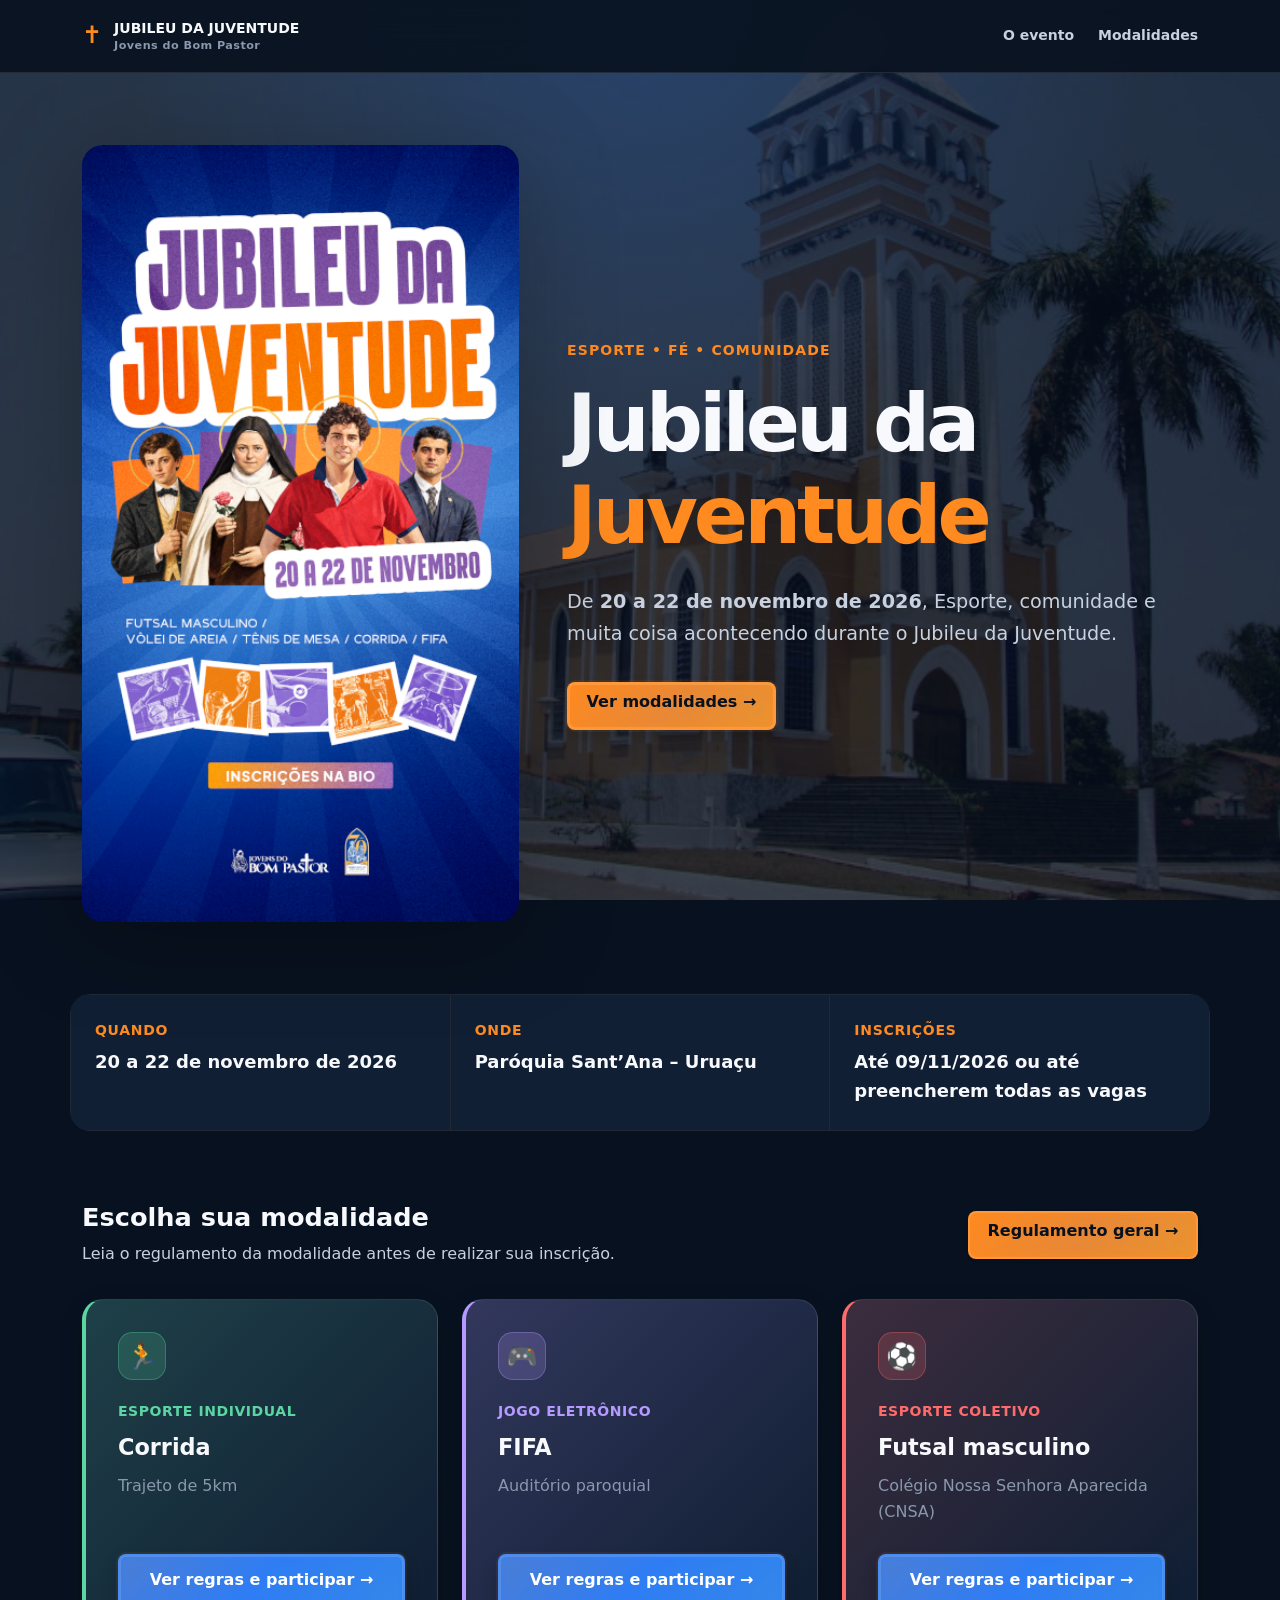
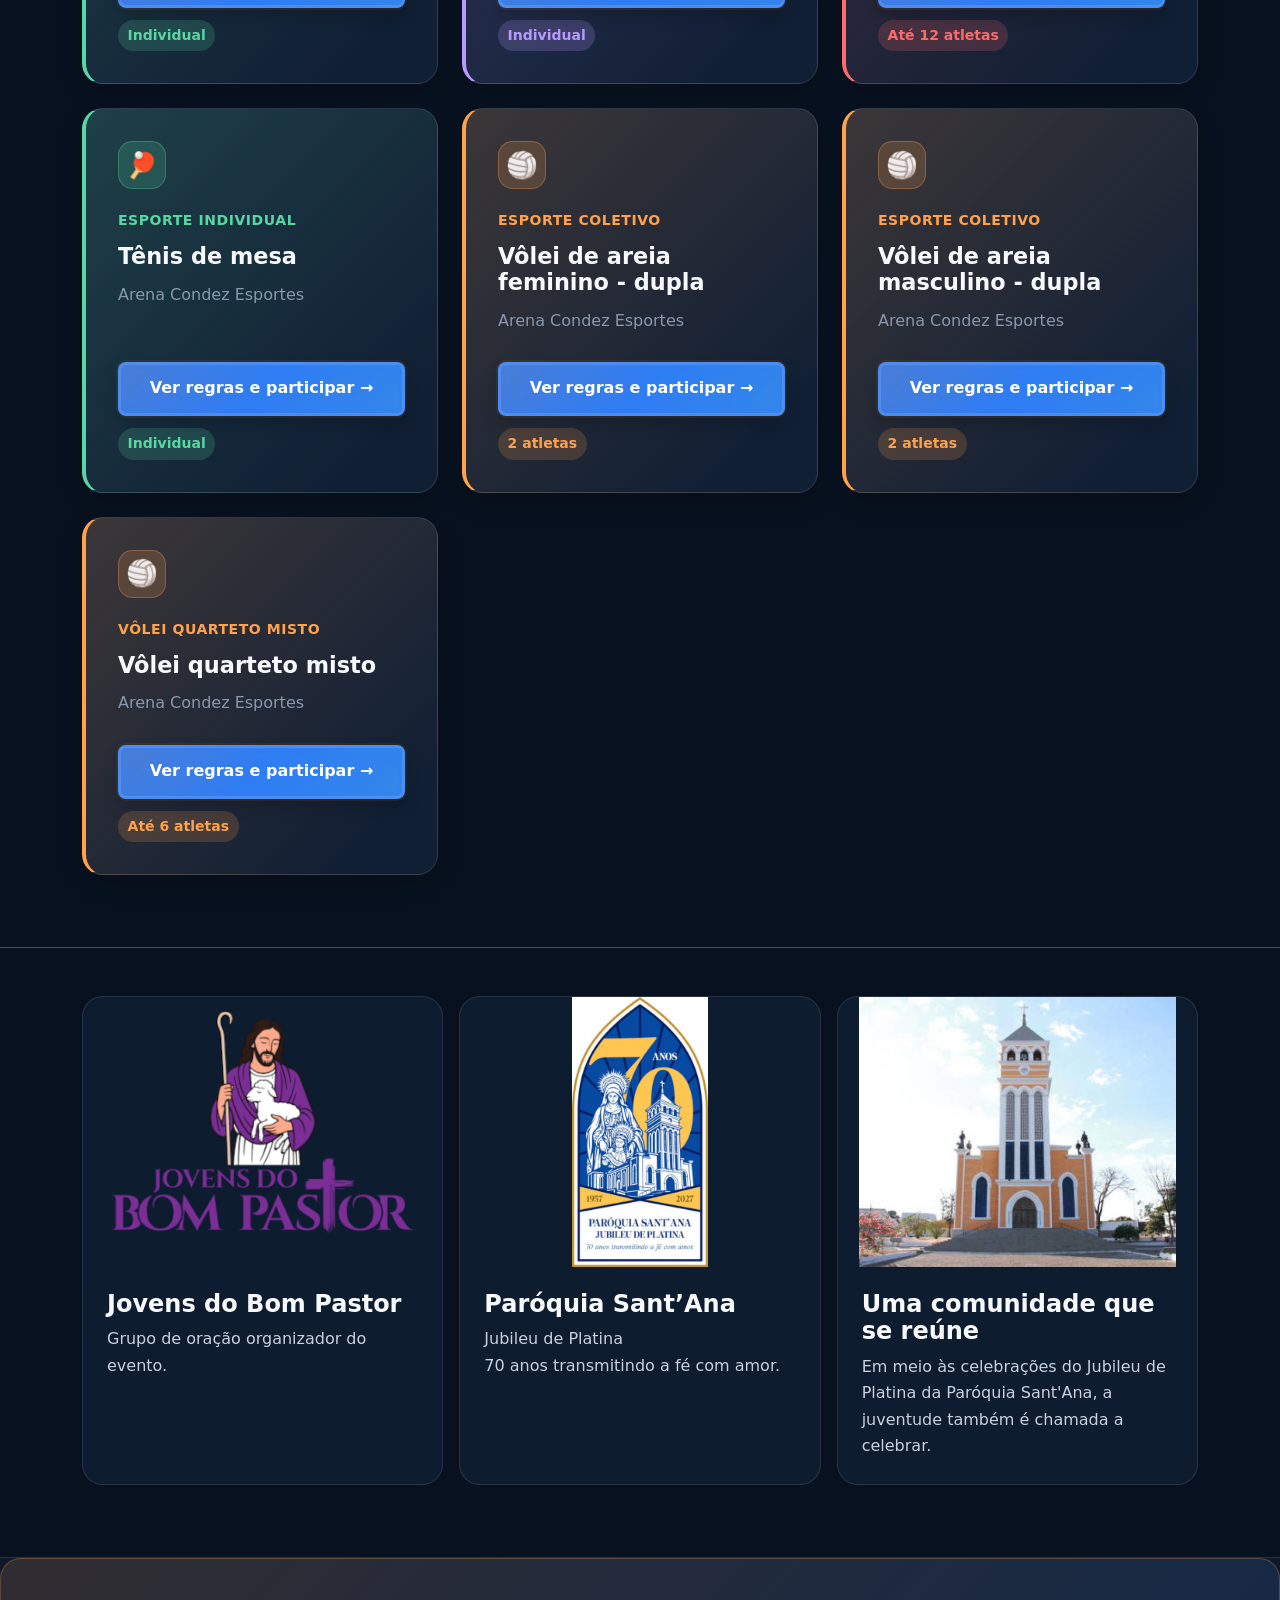
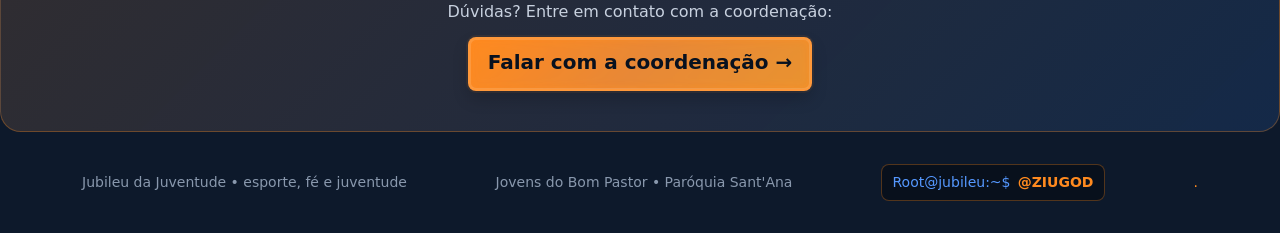
==== commit 41424448: "Update" ====
--- a/jubileu-juventude/index.html
+++ b/jubileu-juventude/index.html
@@ -165,6 +165,7 @@
                     </div>
                 </div>
             </section>
+            <hr class="mt-0 mb-5" />
             <section class="container community-grid"
                      aria-label="Organização e comunidade">
                 <article class="community-card">
@@ -219,9 +220,7 @@
                     <span aria-hidden="true">Root@jubileu:~$</span>
                     <strong>@ZIUGOD</strong>
                 </a>
-                <a href="../README.md"
-                   target="_blank"
-                   rel="noopener noreferrer">.</a>
+                <a href="../README.md" target="_blank" rel="noopener noreferrer">.</a>
             </div>
         </footer>
     </body>
--- a/jubileu-juventude/css/style.css
+++ b/jubileu-juventude/css/style.css
@@ -228,9 +228,9 @@
     z-index: -1;
 
     background: linear-gradient(135deg,
-        rgba(255, 138, 31, 0.18),
-        rgba(47, 125, 244, 0.14),
-        rgba(91, 214, 162, 0.16));
+            rgba(255, 138, 31, 0.18),
+            rgba(47, 125, 244, 0.14),
+            rgba(91, 214, 162, 0.16));
     filter: blur(0.375rem);
     opacity: 0.8;
     pointer-events: none;
@@ -1046,55 +1046,8 @@
         filter 250ms ease;
 }
 
-.back-to-top {
-    position: fixed;
-    right: 1.25rem;
-    bottom: 1.25rem;
-    z-index: 90;
-
-    display: grid;
-    width: 3rem;
-    height: 3rem;
-    place-items: center;
-
-    border: 0.0625rem solid var(--color-border-strong);
-    border-radius: 50%;
-    background: var(--color-surface);
-    color: var(--color-text);
-    box-shadow: var(--shadow-md);
-    padding: 0;
-    font-family: inherit;
-    font-size: 1.5rem;
-    line-height: 1;
-
-    opacity: 0;
-    visibility: hidden;
-    transform: translateY(0.5rem);
-    transition:
-        opacity var(--transition),
-        visibility var(--transition),
-        transform var(--transition),
-        background-color var(--transition);
-    cursor: pointer;
-}
-
-.back-to-top.is-visible {
-    opacity: 1;
-    visibility: visible;
-    transform: translateY(0);
-}
-
-.back-to-top:hover {
-    background: var(--color-primary);
-    color: var(--color-bg);
-}
-
 @media (prefers-reduced-motion: reduce) {
     .hero img {
-        transition: none;
-    }
-
-    .back-to-top {
         transition: none;
     }
 }
